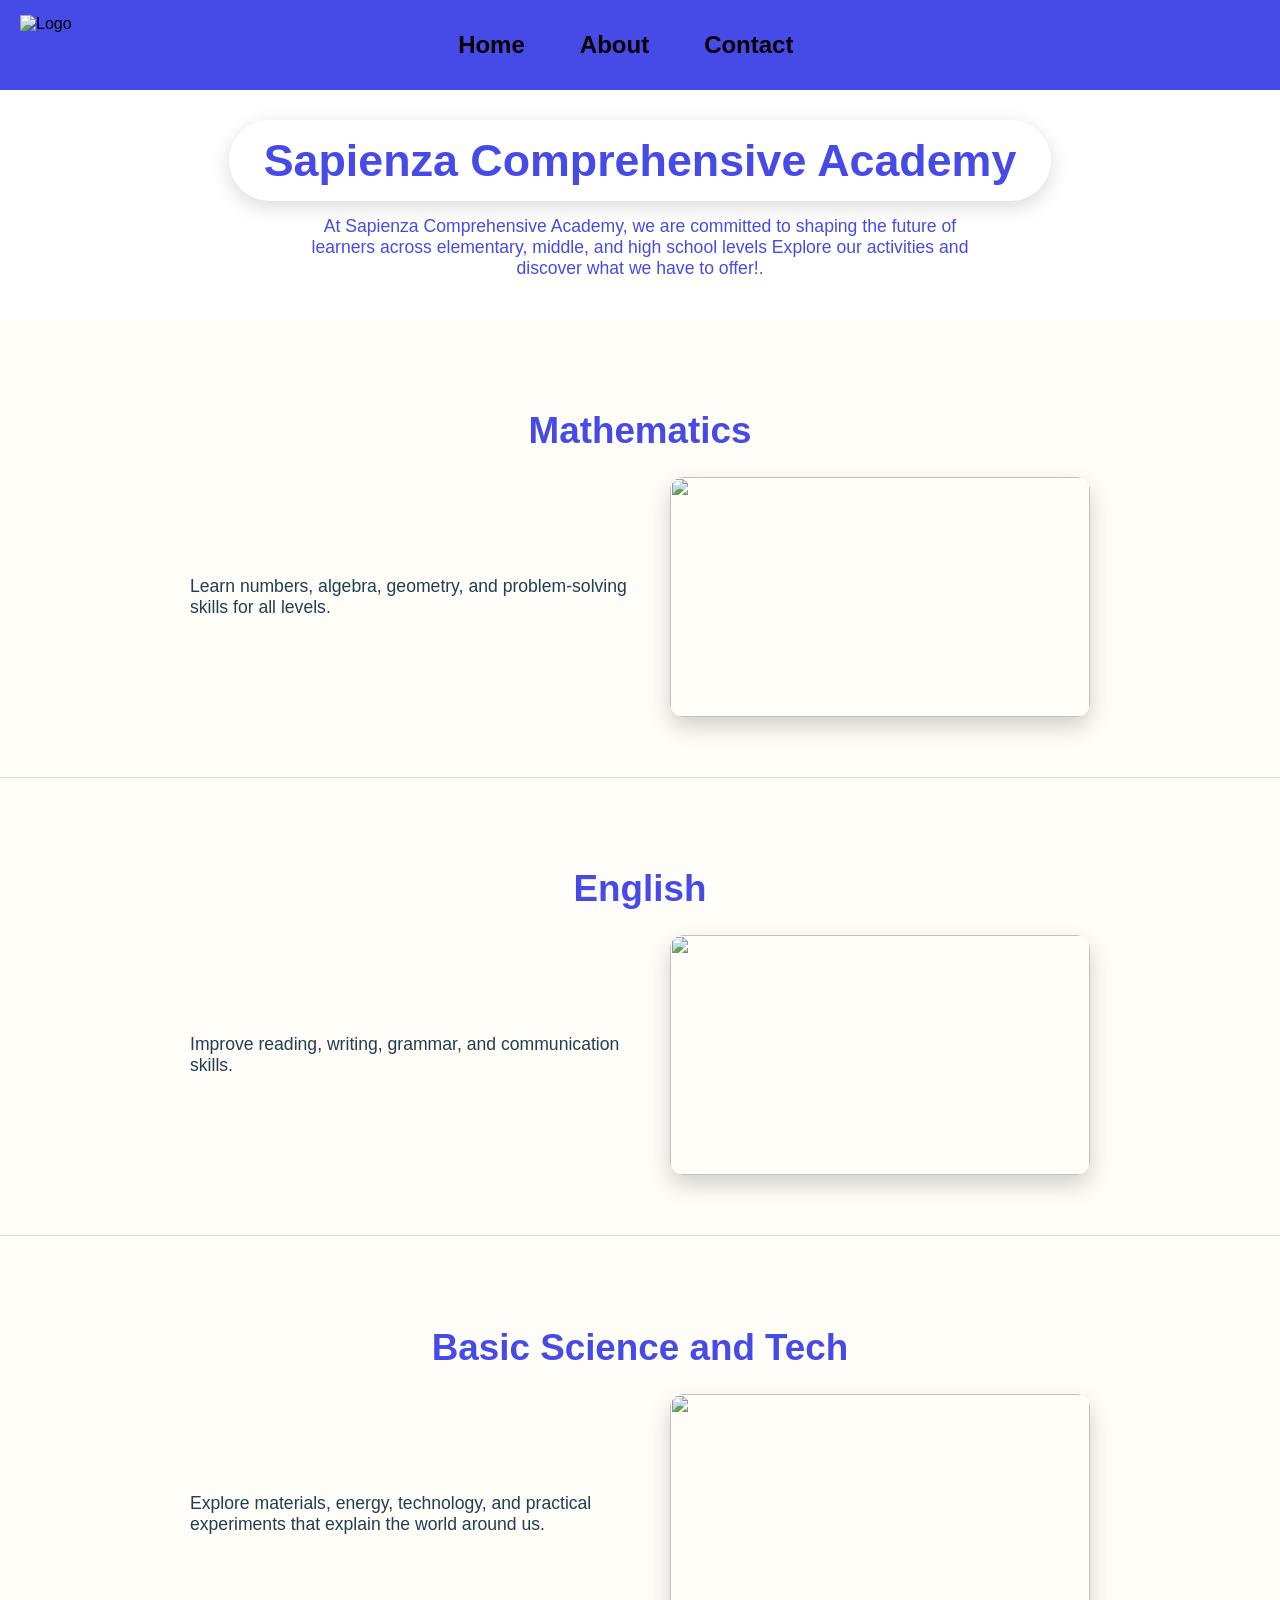
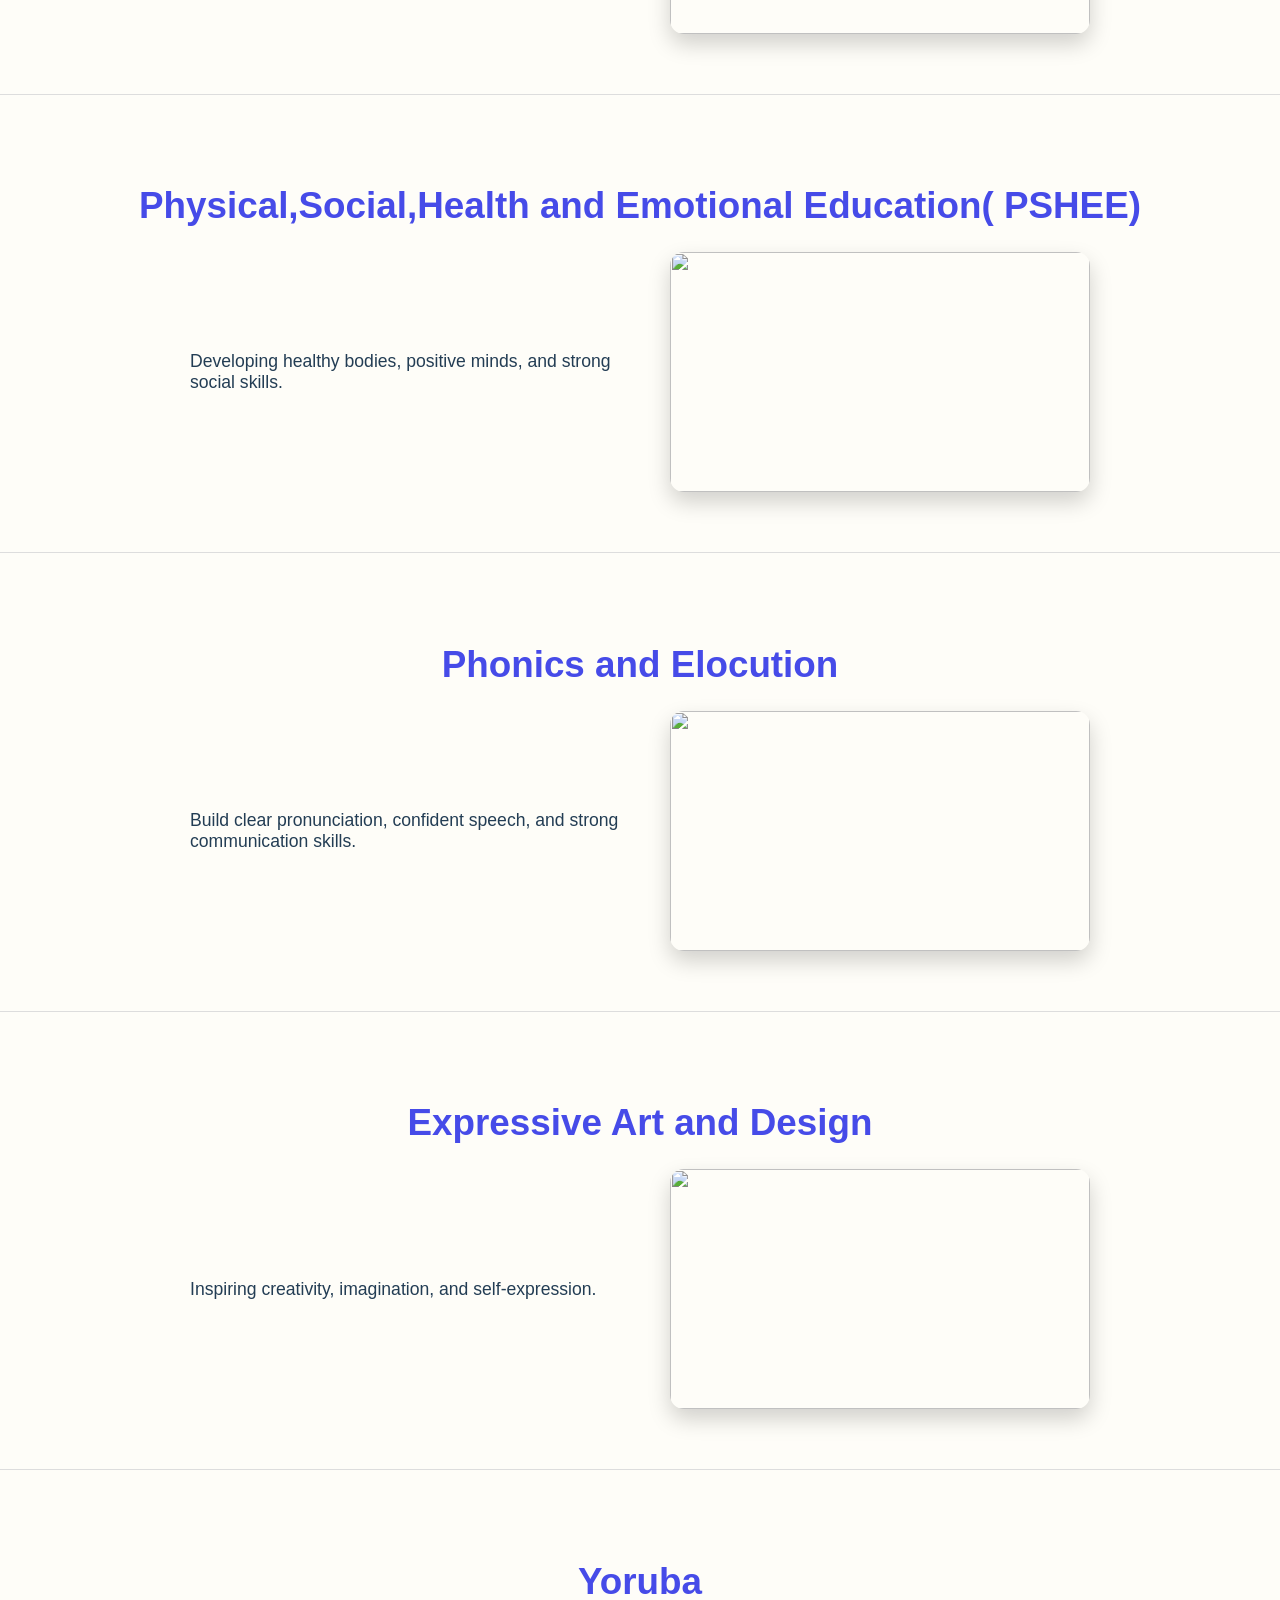
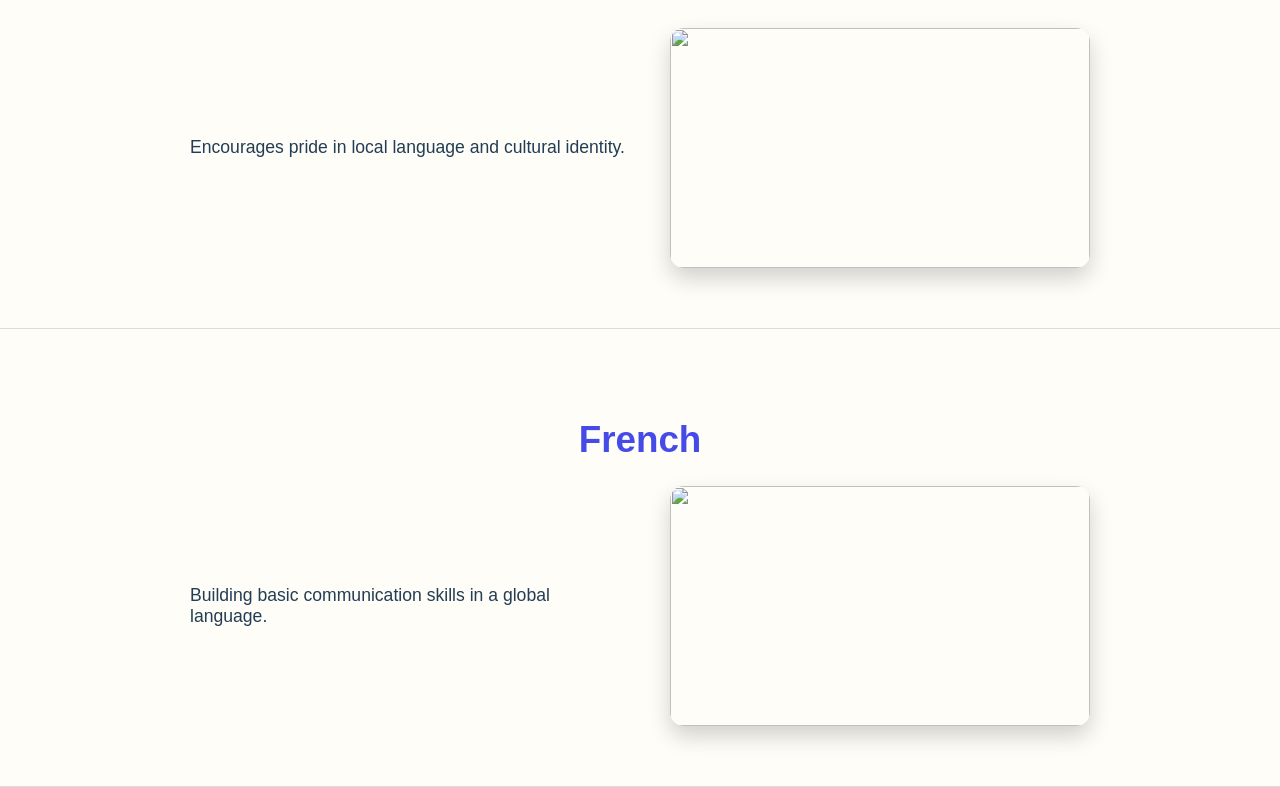
==== index.html @ 237c440b "update" ====
<!DOCTYPE html>
<html lang="en">

<head>
  <meta charset="UTF-8">
  <meta name="viewport" content="width=device-width, initial-scale=1.0">
  <title> Sapienza Comprehensive Academy</title>
  <link rel="stylesheet" href="style.css">
  <link rel="icon" type="image/png" href="images/logo.jpg">

</head>

<body>
 <nav class="navbar">
  <div class="logo">
    <img src="images/logo.jpg" alt="Logo">
  </div>
  <ul>
    <li><a href="index.html">Home</a></li>
    <li><a href="about.html">About</a></li>
    <li><a href="contact.html">Contact</a></li>
  </ul>
  <div class="navbar-spacer"></div>
</nav>

  <section class="intro">
    <h1>Sapienza Comprehensive Academy</h1>

    <p class="description">
      At Sapienza Comprehensive Academy, we are committed to shaping the future of learners across elementary,
      middle, and high school levels Explore our activities and discover what we have to offer!.
    </p>
  </section>

  <!-- MATHEMATICS SECTION -->
  <section class="subject-section">
    <h2>Mathematics</h2>

    <div class="subject-content">
      <p>Learn numbers, algebra, geometry, and problem-solving skills for all levels.</p>

      <div class="slideshow">
        <img src="images/math.jpg" class="slide active">
        <img src="images/math2.jpg" class="slide">
        <img src="images/math-3.jpg" class="slide">
        <img src="images/math-4.jpg" class="slide">
        <img src="images/math5.jpg" class="slide">
      </div>
    </div>
  </section>

  <!-- ENGLISH SECTION -->
  <section class="subject-section">
    <h2>English </h2>

    <div class="subject-content">
      <p>Improve reading, writing, grammar, and communication skills.</p>

      <div class="slideshow">
        <img src="images/english-5.jpg" class="slide active">
        <img src="images/english-4.jpg" class="slide">
        <img src="images/english-3.jpg" class="slide">
        <img src="images/english-2.jpg" class="slide">
        <img src="images/english.jpg" class="slide">
      </div>
    </div>
  </section>
  <!-- SCIENCE SECTION -->
  <section class="subject-section">
    <h2>Basic Science and Tech </h2>

    <div class="subject-content">
      <p>
        Explore materials, energy, technology, and practical experiments that explain the world around us.
      </p>

      <div class="slideshow">
        <img src="images/science-1.jpg" class="slide active">
        <img src="images/science-2.jpg" class="slide">
        <img src="images/science-3.jpg" class="slide">
        <img src="images/science-4.jpg" class="slide">
        <img src="images/science-5.jpg" class="slide">
      </div>
    </div>
  </section>

  <!-- CREATIVE SUBJECTS SECTION -->
  <section class="subject-section">
    <h2>Physical,Social,Health and Emotional Education( PSHEE)</h2>

    <div class="subject-content">
      <p> 
        Developing healthy bodies, positive minds, and strong social skills.
      </p>

      <div class="slideshow">
        <img src="images/creative.jpg" class="slide active">
        <img src="images/creative-2.jpg" class="slide">
        <img src="images/creative-3.jpg" class="slide">
        <img src="images/creative-4.jpg" class="slide">
        <img src="images/creative-5.jpg" class="slide">
      </div>
    </div>
  </section>

  <!-- RELIGIOUS STUDIES SECTION -->
  <section class="subject-section">
    <h2>
      Phonics and Elocution</h2>
    <div class="subject-content">
      <p> 
       Build clear pronunciation, confident speech, and strong communication skills.
      </p>

      <div class="slideshow">
        <img src="images/phonics.jpg" class="slide active">
        <img src="images/phonics-2.png" class="slide">
        <img src="images/phonics-5.jpg" class="slide">
        <img src="images/phonics-4.jpg" class="slide">
        <img src="images/phonics-3.jpg" class="slide">
      </div>
    </div>
  </section>

  <section class="subject-section">
    <h2>
    Expressive Art and Design</h2>
    <div class="subject-content">
      <p>  
        Inspiring creativity, imagination, and self-expression.
      </p>

      <div class="slideshow">
        <img src="images/art.jpg" class="slide active">
        <img src="images/art-2.jpg" class="slide">
        <img src="images/art-4.jpg" class="slide">
        <img src="images/art-3.jpg" class="slide">
        <img src="images/art-5.jpg" class="slide">
      </div>
    </div>
  </section>

   <section class="subject-section">
    <h2>
    Yoruba</h2>
    <div class="subject-content">
      <p> 
        Encourages pride in local language and cultural identity.
      </p>

      <div class="slideshow">
        <img src="images/yoruba.jpg" class="slide active">
        <img src="images/yoruba-2.jpg" class="slide">
        <img src="images/yoruba-3.jpg" class="slide">
        <img src="images/yoruba-4.jpg" class="slide">
        <img src="images/yoruba-5.jpg" class="slide">
      </div>
    </div>
  </section>
   

  
   <section class="subject-section">
    <h2>
    French</h2>
    <div class="subject-content">
      <p> 
       Building basic communication skills in a global language.
      </p>

      <div class="slideshow">
        <img src="images/french.jpg" class="slide active">
        <img src="images/french-1.jpg" class="slide">
        <img src="images/french-3.jpg" class="slide">
        <img src="images/french-2.jpg" class="slide">
        <img src="images/french-5.jpg" class="slide">
      </div>
    </div>
  </section>














  <script>
    document.querySelectorAll(".slideshow").forEach(slideshow => {
      const slides = slideshow.querySelectorAll(".slide");
      let index = 0;

      setInterval(() => {
        slides[index].classList.remove("active");
        index = (index + 1) % slides.length;
        slides[index].classList.add("active");
      }, 3000); // change image every 3 seconds
    });
  </script>



</body>

</html>
---- style.css ----
/* ==============================
   RESET & BODY
============================== */
body {
  margin: 0;
  padding-top: 80px;
  font-family: Arial, sans-serif;
}

/* ==============================
   BLUR BACKGROUND
============================== */
.blur-bg {
  position: fixed;
  inset: 0;
  background: linear-gradient(
    #ffffff,
    #464be8,
    #ffffff
  );
  filter: blur(18px);
  transform: scale(1.1);
  z-index: -1;
}

/* ==============================
   NAVBAR
============================== */
 .navbar {
  position: fixed;
  top: 0;
  left: 0;
  width: 100%;
  height: 90px;
  background-color: #464be8;
  z-index: 1000;

  display: flex;
  justify-content: space-between;  /* changed from center */
  align-items: center;
  padding: 0 20px;
  box-sizing: border-box;           /* so padding doesn't cause overflow */
}

.navbar ul {
  list-style: none;
  display: flex;
  gap: 55px;
  margin: 0;
  padding: 0;
  font-size: 24px;
}

.navbar ul li a {
  color: black;
  text-decoration: none;
  font-weight: 600;
}

.navbar a:hover {
  color: aqua;
}
@media (max-width: 768px) {
  section {
    scroll-margin-top: 110px; /* navbar is taller on mobile */
  }
}

h1 {
    position:static;          /* FIXED ISSUE */
  top: 100px;                /* sits below navbar */
  margin: 0 auto 40px;
  width: fit-content;

  background-color: #fff;
  color: #464be8;
  padding: 15px 35px;
  border-radius: 50px;
  font-size: 28px;
  font-weight: bold;
  text-align: center;

  z-index: 10;
  box-shadow: 0 6px 20px rgba(0, 0, 0, 0.15);
}

/* ==============================
   INTRO SECTION
============================== */
.intro {
  text-align: center;
  padding: 40px 20px;
}

.intro h1 {
  font-size: 2.8rem;
  margin-bottom: 15px;
}

.description {
  font-size: 1.1rem;
  max-width: 700px;
  margin: auto;
  color: #464be8;
}

/* ==============================
   SUBJECT SECTION
============================== */
.subject-section {
  padding: 60px 20px;
  background-color: #FEFDF8;
  border-bottom: 1px solid #ddd;
  
  scroll-margin-top: 90px; /* match navbar height */
}

.subject-section h2 {
  text-align: center;
  font-size: 2.3rem;
  margin-bottom: 25px;
  color:#464be8;
}

.subject-content {
  max-width: 900px;
  margin: auto;
  display: flex;
  gap: 40px;
  align-items: center;
}

.subject-content p {
  flex: 1;
  font-size: 1.1rem;
  color:#233d54;
}

/* ==============================
   SLIDESHOW (DESKTOP DEFAULT)
============================== */
.slideshow {
  width: 100%;
  max-width: 420px;
  height: 240px;
  position: relative;
  overflow: hidden;
  border-radius: 14px;
  box-shadow: 0 10px 22px rgba(0,0,0,0.18);
}

.slideshow img {
  width: 100%;
  height: 100%;
  object-fit: cover;
  position: absolute;
  inset: 0;
  opacity: 0;
  transition: opacity 0.8s ease-in-out;
}
 

.slideshow img.active {
  opacity: 1;
}

/* ==============================
   SMALL MOBILE
============================== */
@media (max-width: 480px) {
  .navbar ul {
    gap: 12px;
    font-size: 14px;
  }
}

/* ==============================
   MOBILE & TABLET
============================== */
@media (max-width: 768px) {

  body {
    padding-top: 70px;
  }

  .navbar {
    height: 70px;
  }

  .navbar ul {
    gap: 20px;
    font-size: 16px;
  }

  .intro {
    padding: 25px 15px;
  }

  .intro h1 {
    font-size: 1.9rem;
  }

  .description {
    font-size: 0.95rem;
  }

  .subject-section {
    padding: 35px 15px;
  }

  .subject-section h2 {
    font-size: 1.6rem;
    margin-bottom: 15px;
  }

  .subject-content {
    flex-direction: column;
    text-align: center;
    gap: 20px;
  }

  .subject-content p {
    font-size: 0.95rem;
  }

  /* SLIDESHOW MOBILE */
  .slideshow {
    max-width: 100%;
    height: 35vh;
    max-height: 300px;
  }
}
 .logo {
  position: static;                 /* remove absolute positioning */
  display: flex;
  align-items: center;
  flex-shrink: 0;
}

 
.logo img {
  height: 60px;
  width: auto;
  object-fit: contain;
}
.navbar-spacer {
  width: 80px;   /* roughly match logo width */
  flex-shrink: 0;
}

@media (max-width: 768px) {
  .navbar {
    height: 70px;
    padding: 0 10px;
  }

  .logo img {
    height: 50px;
  }

  .navbar ul {
    gap: 25px;
    font-size: 16px;
  }

  .navbar-spacer {
    width: 50px;
  }
}

@media (max-width: 480px) {
  .navbar ul {
    gap:18px;
    font-size: 14px;
  }

  .logo img {
    height: 40px;
  }

  .navbar-spacer {
    width: 40px;
  }
}
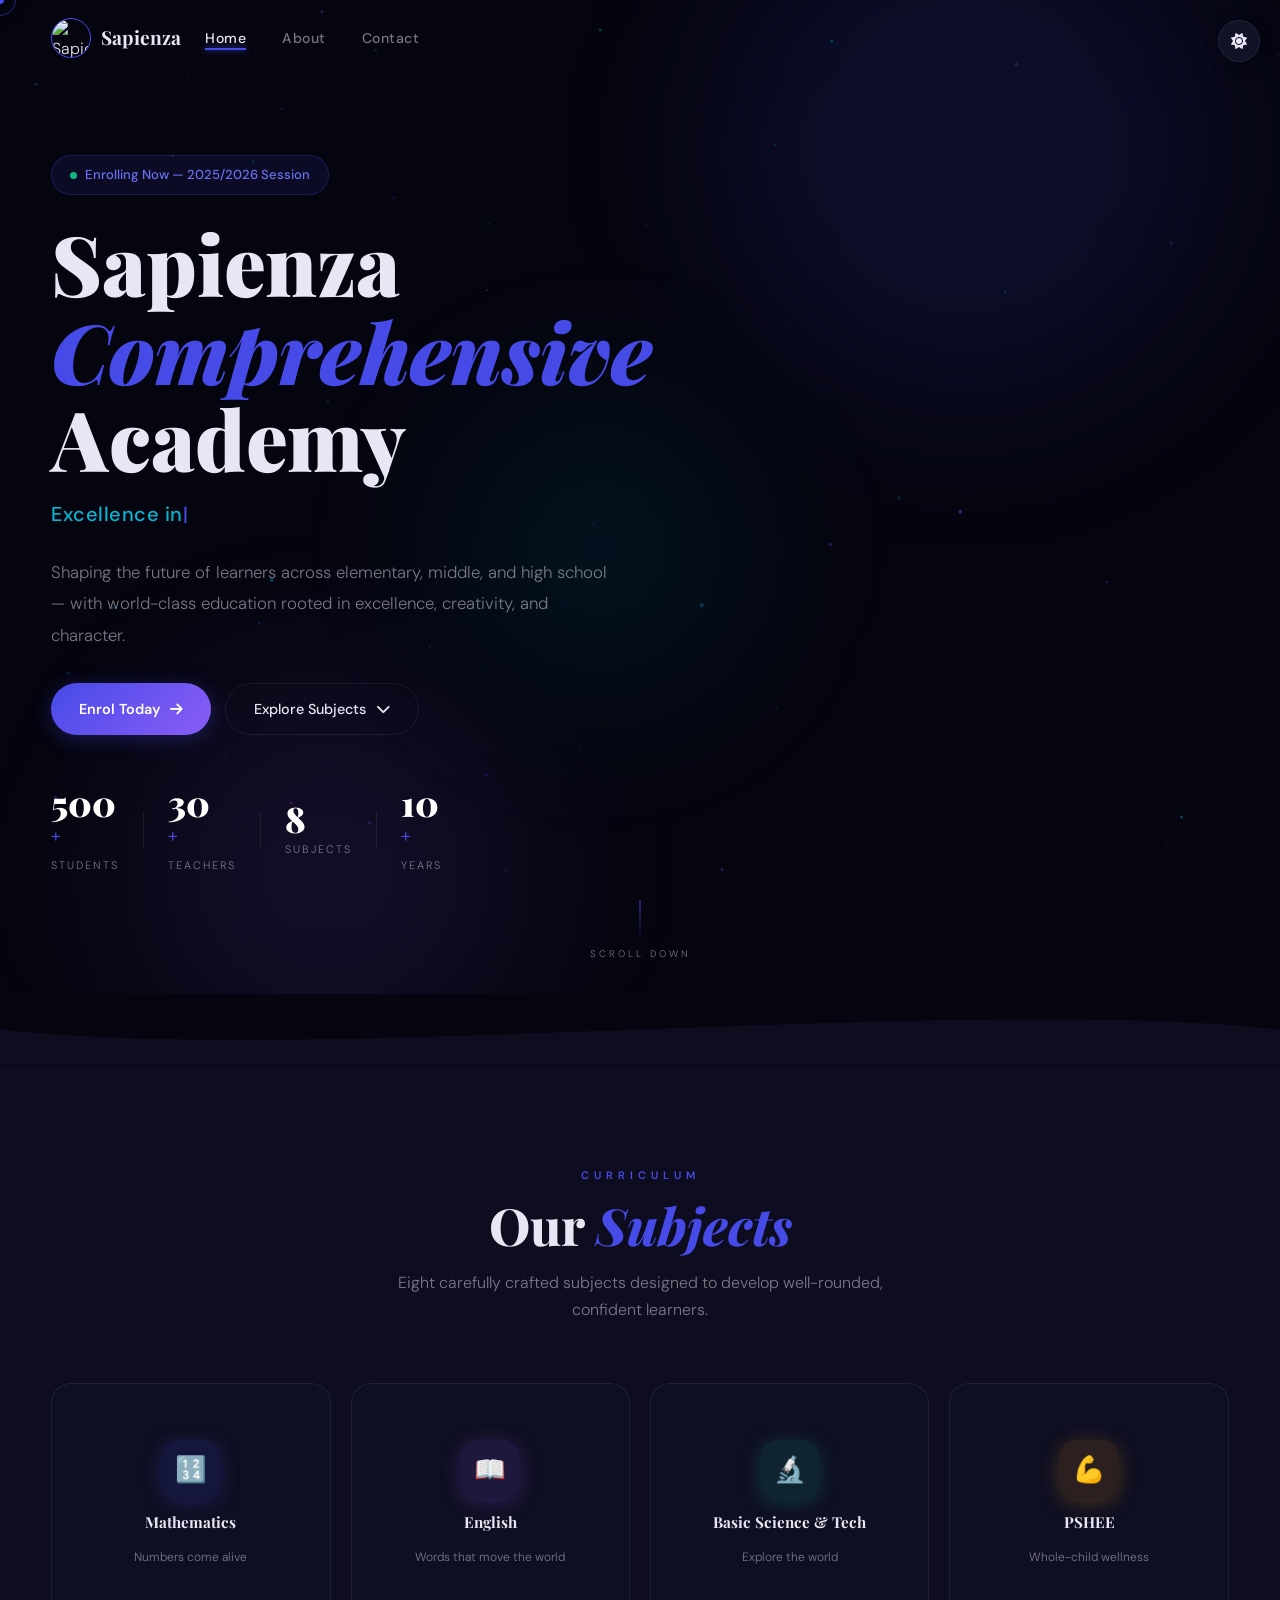
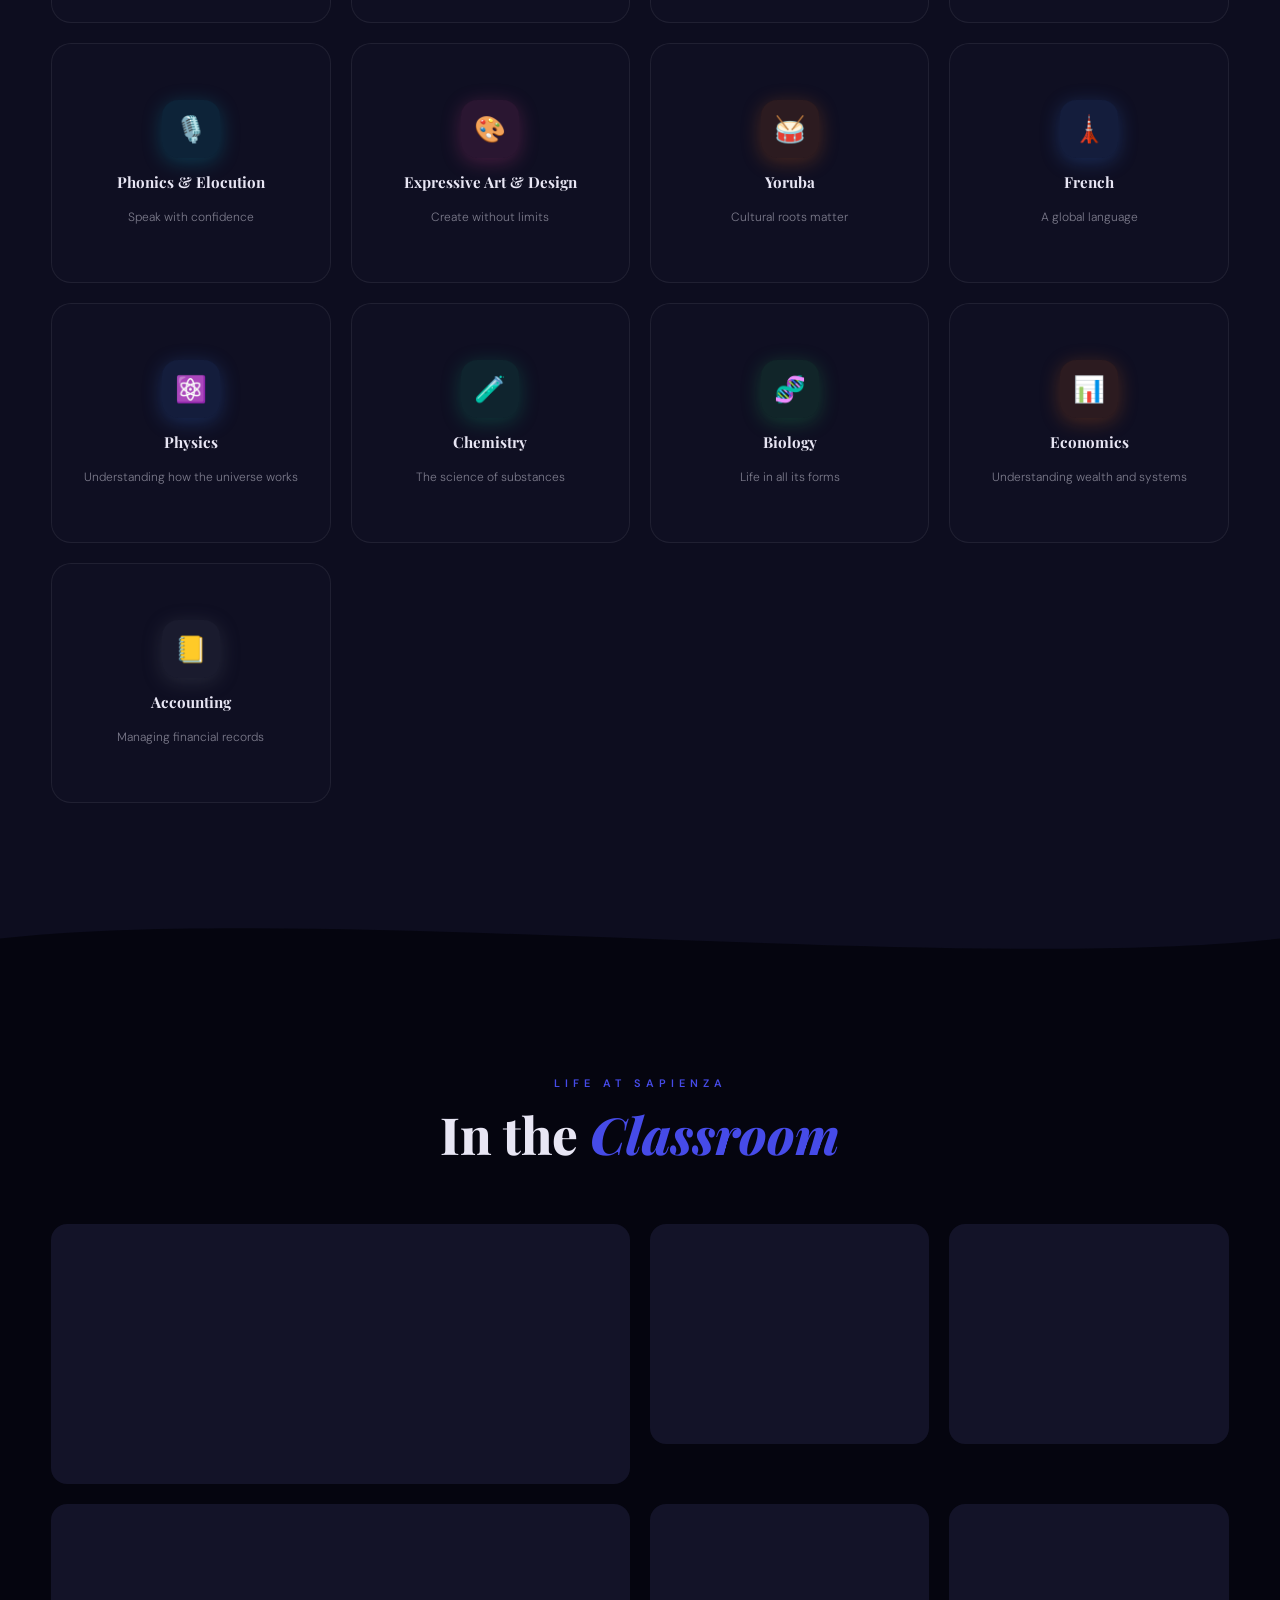
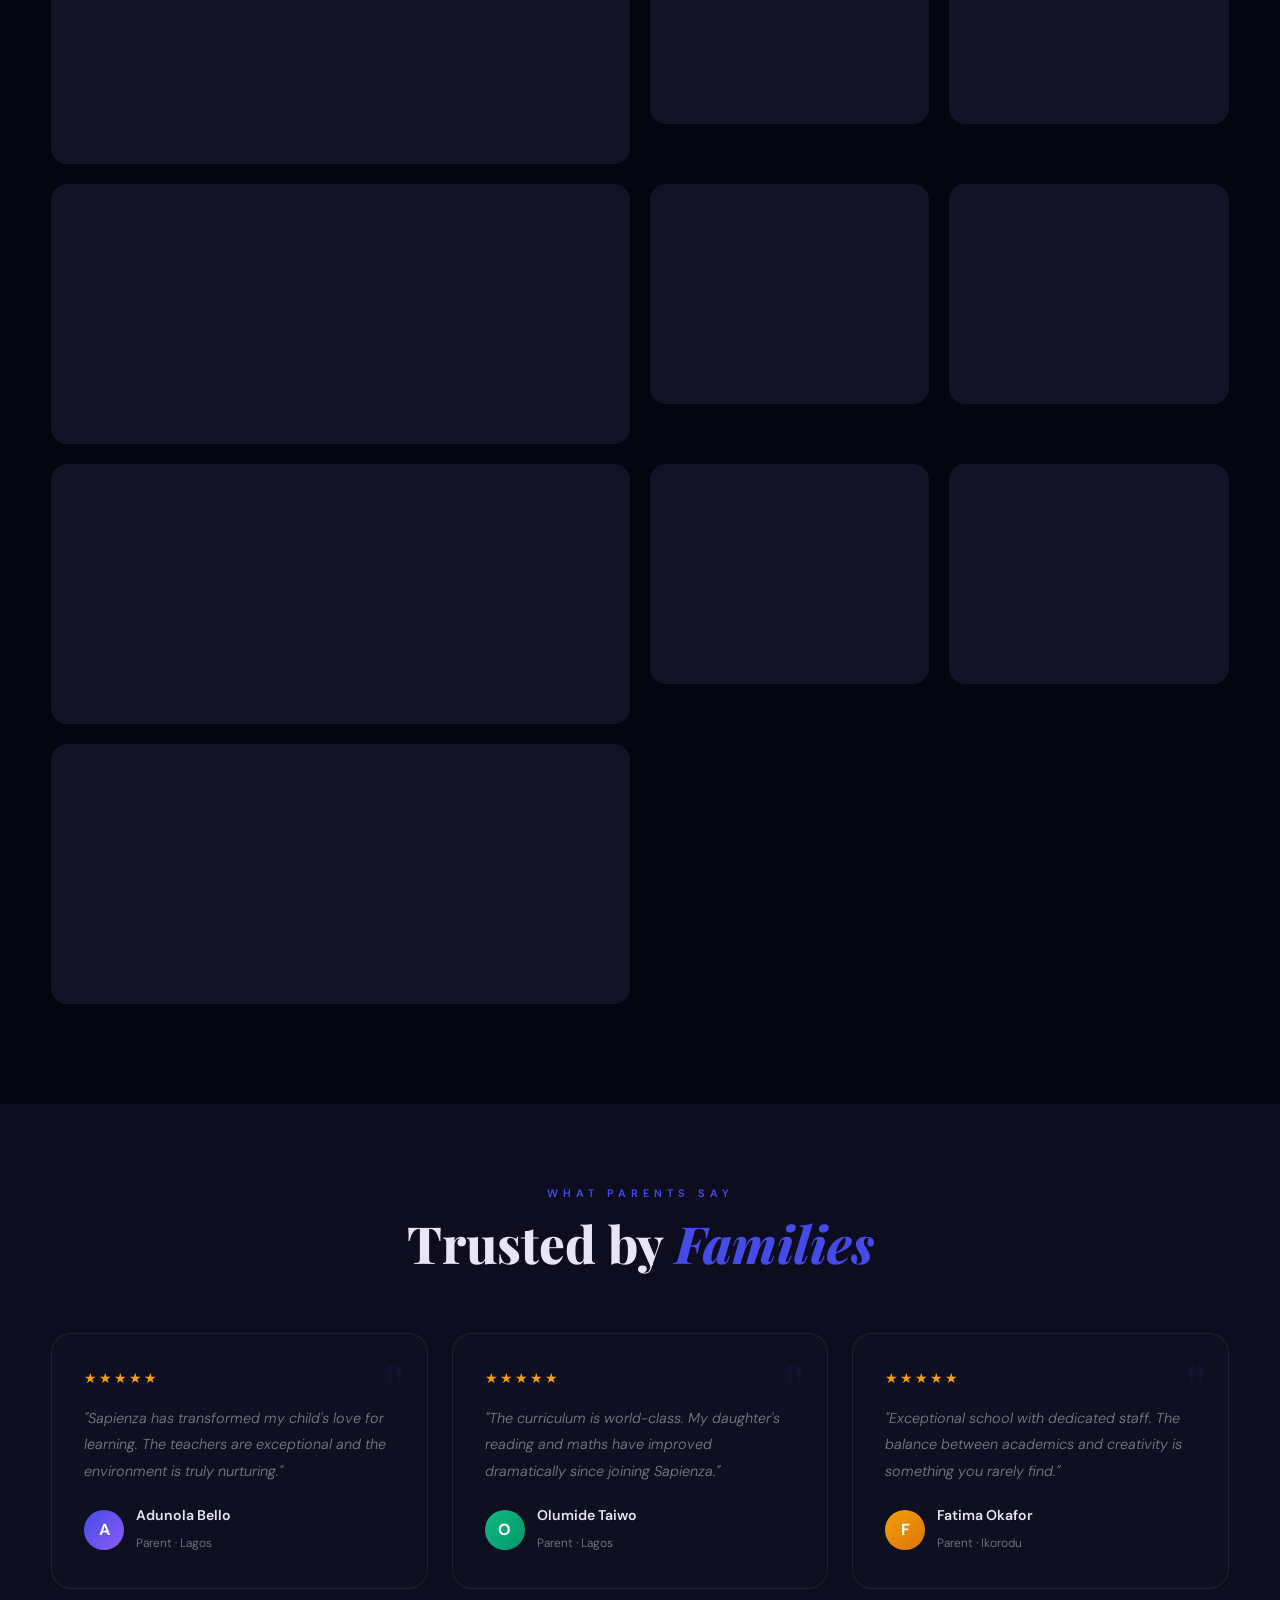
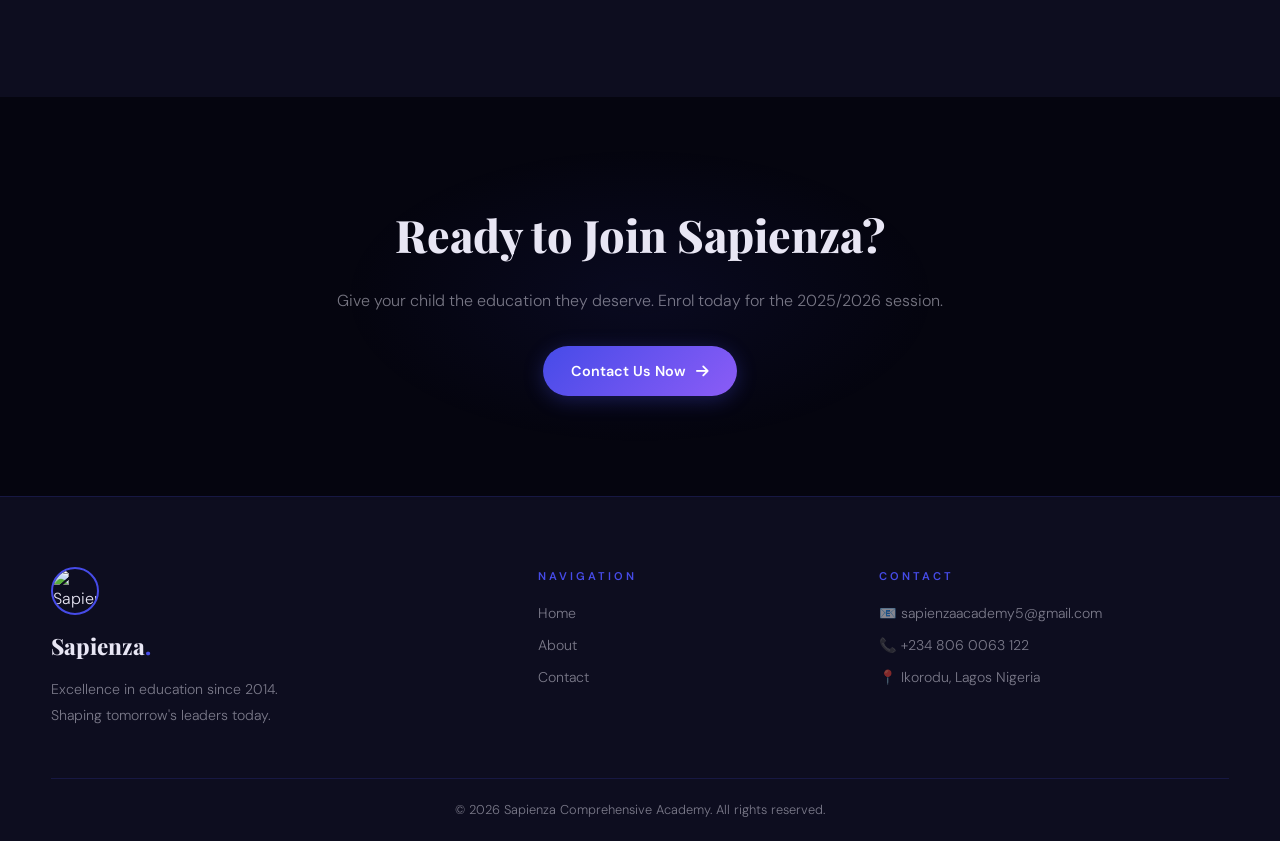
==== commit f777270d: "push" ====
--- a/index.html
+++ b/index.html
@@ -1,211 +1,685 @@
-<!DOCTYPE html>
+  <!DOCTYPE html>
 <html lang="en">
-
 <head>
-  <meta charset="UTF-8">
-  <meta name="viewport" content="width=device-width, initial-scale=1.0">
-  <title> Sapienza Comprehensive Academy</title>
-  <link rel="stylesheet" href="style.css">
-  <link rel="icon" type="image/png" href="images/logo.jpg">
-
+  <meta charset="UTF-8"/>
+  <meta name="viewport" content="width=device-width, initial-scale=1.0"/>
+  <title>Sapienza Comprehensive Academy</title>
+  <link rel="icon" type="image/png" href="images/logo.jpg"/>
+  <meta property="og:title" content="Sapienza Comprehensive Academy"/>
+  <meta property="og:description" content="Welcome to Sapienza Comprehensive Academy"/>
+  <meta property="og:image" content="https://sapienza-academy.netlify.app/images/logo.jpg"/>
+  <meta property="og:url" content="https://sapienza-academy.netlify.app/"/>
+  <meta property="og:type" content="website"/>
+  <link rel="preconnect" href="https://fonts.googleapis.com"/>
+  <link rel="preconnect" href="https://fonts.gstatic.com" crossorigin/>
+  <link href="https://fonts.googleapis.com/css2?family=Playfair+Display:wght@700;800;900&family=DM+Sans:wght@300;400;500;600&display=swap" rel="stylesheet"/>
+  <link rel="stylesheet" href="https://cdnjs.cloudflare.com/ajax/libs/font-awesome/6.5.0/css/all.min.css"/>
+  <link rel="stylesheet" href="style.css"/>
 </head>
-
-<body>
- <nav class="navbar">
-  <div class="logo">
-    <img src="images/logo.jpg" alt="Logo">
-  </div>
-  <ul>
-    <li><a href="index.html">Home</a></li>
-    <li><a href="about.html">About</a></li>
-    <li><a href="contact.html">Contact</a></li>
-  </ul>
-  <div class="navbar-spacer"></div>
+<body class="dark-mode">
+
+<!-- LOADER -->
+<div class="loader" id="loader">
+  <div class="loader-ring"></div>
+  <div class="loader-logo-wrap">
+    <img src="images/logo.jpg" alt="Sapienza" class="loader-logo"/>
+  </div>
+  <div class="loader-text">Sapienza Comprehensive Academy</div>
+  <div class="loader-bar"><div class="loader-fill" id="loaderFill"></div></div>
+</div>
+
+<!-- CURSOR -->
+<div class="cursor" id="cursor"></div>
+<div class="cursor-follower" id="cursorFollower"></div>
+
+<!-- PARTICLES -->
+<canvas class="particles-bg" id="particlesBg"></canvas>
+
+<!-- DARK/LIGHT TOGGLE -->
+<button class="theme-toggle" id="themeToggle" title="Toggle theme">
+  <i class="fa-solid fa-sun" id="themeIcon"></i>
+</button>
+
+<!-- NAVBAR -->
+<nav class="navbar" id="navbar">
+  <div class="nav-inner">
+    <a href="index.html" class="nav-logo">
+      <img src="images/logo.jpg" alt="Sapienza"/>
+      <span>Sapienza</span>
+    </a>
+    <ul class="nav-links">
+      <li><a href="index.html" class="nav-link active">Home</a></li>
+      <li><a href="about.html" class="nav-link">About</a></li>
+      <li><a href="contact.html" class="nav-link">Contact</a></li>
+    </ul>
+    <div class="nav-spacer"></div>
+    <div class="hamburger" id="hamburger"><span></span><span></span><span></span></div>
+  </div>
 </nav>
 
-  <section class="intro">
-    <h1>Sapienza Comprehensive Academy</h1>
-
-    <p class="description">
-      At Sapienza Comprehensive Academy, we are committed to shaping the future of learners across elementary,
-      middle, and high school levels Explore our activities and discover what we have to offer!.
-    </p>
-  </section>
-
-  <!-- MATHEMATICS SECTION -->
-  <section class="subject-section">
-    <h2>Mathematics</h2>
-
-    <div class="subject-content">
-      <p>Learn numbers, algebra, geometry, and problem-solving skills for all levels.</p>
-
-      <div class="slideshow">
-        <img src="images/math.jpg" class="slide active">
-        <img src="images/math2.jpg" class="slide">
-        <img src="images/math-3.jpg" class="slide">
-        <img src="images/math-4.jpg" class="slide">
-        <img src="images/math5.jpg" class="slide">
+<!-- MOBILE MENU -->
+<div class="mobile-menu" id="mobileMenu">
+  <a href="index.html" class="mob-link">Home</a>
+  <a href="about.html" class="mob-link">About</a>
+  <a href="contact.html" class="mob-link">Contact</a>
+</div>
+
+<!-- HERO -->
+<section class="hero" id="hero">
+  <div class="hero-orbs">
+    <div class="orb orb-1"></div>
+    <div class="orb orb-2"></div>
+    <div class="orb orb-3"></div>
+  </div>
+  <div class="hero-content">
+    <div class="hero-badge"><span class="badge-dot"></span> Enrolling Now — 2025/2026 Session</div>
+    <h1 class="hero-title">
+      <span class="ht-line">Sapienza</span>
+      <span class="ht-line italic">Comprehensive</span>
+      <span class="ht-line">Academy</span>
+    </h1>
+    <div class="hero-typewriter">
+      <span id="typewriterText"></span><span class="tw-cursor">|</span>
+    </div>
+    <p class="hero-desc">Shaping the future of learners across elementary, middle, and high school — with world-class education rooted in excellence, creativity, and character.</p>
+    <div class="hero-btns">
+      <a href="contact.html" class="btn-primary pulse-btn">Enrol Today <i class="fa-solid fa-arrow-right"></i></a>
+      <a href="#subjects" class="btn-ghost">Explore Subjects <i class="fa-solid fa-chevron-down"></i></a>
+    </div>
+    <div class="hero-counters">
+      <div class="hc-item"><span class="hc-num" data-target="500">0</span><span class="hc-plus">+</span><span class="hc-label">Students</span></div>
+      <div class="hc-div"></div>
+      <div class="hc-item"><span class="hc-num" data-target="30">0</span><span class="hc-plus">+</span><span class="hc-label">Teachers</span></div>
+      <div class="hc-div"></div>
+      <div class="hc-item"><span class="hc-num" data-target="8">0</span><span class="hc-plus"></span><span class="hc-label">Subjects</span></div>
+      <div class="hc-div"></div>
+      <div class="hc-item"><span class="hc-num" data-target="10">0</span><span class="hc-plus">+</span><span class="hc-label">Years</span></div>
+    </div>
+  </div>
+  <div class="scroll-indicator">
+    <div class="si-line"></div>
+    <span>scroll down</span>
+  </div>
+</section>
+
+<!-- WAVE DIVIDER -->
+<div class="wave-divider wave-1">
+  <svg viewBox="0 0 1440 80" xmlns="http://www.w3.org/2000/svg" preserveAspectRatio="none">
+    <path d="M0,40 C360,80 1080,0 1440,40 L1440,80 L0,80 Z" fill="var(--surface)"/>
+  </svg>
+</div>
+
+<!-- SUBJECTS SECTION -->
+<section class="subjects" id="subjects">
+  <div class="wrap">
+    <div class="sec-head" data-aos>
+      <div class="sec-label">CURRICULUM</div>
+      <h2 class="sec-title">Our <em>Subjects</em></h2>
+      <p class="sec-sub">Eight carefully crafted subjects designed to develop well-rounded, confident learners.</p>
+    </div>
+    <div class="subjects-grid" id="subjectsGrid"></div>
+  </div>
+</section>
+
+<!-- WAVE DIVIDER 2 -->
+<div class="wave-divider wave-2">
+  <svg viewBox="0 0 1440 80" xmlns="http://www.w3.org/2000/svg" preserveAspectRatio="none">
+    <path d="M0,40 C360,0 1080,80 1440,40 L1440,0 L0,0 Z" fill="var(--surface)"/>
+  </svg>
+</div>
+
+<!-- GALLERY / SLIDESHOWS -->
+<section class="gallery-sec" id="gallery">
+  <div class="wrap">
+    <div class="sec-head" data-aos>
+      <div class="sec-label">LIFE AT SAPIENZA</div>
+      <h2 class="sec-title">In the <em>Classroom</em></h2>
+    </div>
+    <div class="gallery-grid" id="galleryGrid"></div>
+  </div>
+</section>
+
+<!-- TESTIMONIALS -->
+<section class="testimonials" id="testimonials">
+  <div class="wrap">
+    <div class="sec-head" data-aos>
+      <div class="sec-label">WHAT PARENTS SAY</div>
+      <h2 class="sec-title">Trusted by <em>Families</em></h2>
+    </div>
+    <div class="testi-track" id="testiTrack">
+      <div class="testi-card">
+        <div class="testi-stars">★★★★★</div>
+        <p>"Sapienza has transformed my child's love for learning. The teachers are exceptional and the environment is truly nurturing."</p>
+        <div class="testi-author"><div class="ta-av" style="background:linear-gradient(135deg,#464be8,#8b5cf6)">A</div><div><strong>Adunola Bello</strong><span>Parent · Lagos</span></div></div>
       </div>
-    </div>
-  </section>
-
-  <!-- ENGLISH SECTION -->
-  <section class="subject-section">
-    <h2>English </h2>
-
-    <div class="subject-content">
-      <p>Improve reading, writing, grammar, and communication skills.</p>
-
-      <div class="slideshow">
-        <img src="images/english-5.jpg" class="slide active">
-        <img src="images/english-4.jpg" class="slide">
-        <img src="images/english-3.jpg" class="slide">
-        <img src="images/english-2.jpg" class="slide">
-        <img src="images/english.jpg" class="slide">
+      <div class="testi-card">
+        <div class="testi-stars">★★★★★</div>
+        <p>"The curriculum is world-class. My daughter's reading and maths have improved dramatically since joining Sapienza."</p>
+        <div class="testi-author"><div class="ta-av" style="background:linear-gradient(135deg,#10b981,#059669)">O</div><div><strong>Olumide Taiwo</strong><span>Parent · Lagos</span></div></div>
       </div>
-    </div>
-  </section>
-  <!-- SCIENCE SECTION -->
-  <section class="subject-section">
-    <h2>Basic Science and Tech </h2>
-
-    <div class="subject-content">
-      <p>
-        Explore materials, energy, technology, and practical experiments that explain the world around us.
-      </p>
-
-      <div class="slideshow">
-        <img src="images/science-1.jpg" class="slide active">
-        <img src="images/science-2.jpg" class="slide">
-        <img src="images/science-3.jpg" class="slide">
-        <img src="images/science-4.jpg" class="slide">
-        <img src="images/science-5.jpg" class="slide">
+      <div class="testi-card">
+        <div class="testi-stars">★★★★★</div>
+        <p>"Exceptional school with dedicated staff. The balance between academics and creativity is something you rarely find."</p>
+        <div class="testi-author"><div class="ta-av" style="background:linear-gradient(135deg,#f59e0b,#d97706)">F</div><div><strong>Fatima Okafor</strong><span>Parent · Ikorodu</span></div></div>
       </div>
     </div>
-  </section>
-
-  <!-- CREATIVE SUBJECTS SECTION -->
-  <section class="subject-section">
-    <h2>Physical,Social,Health and Emotional Education( PSHEE)</h2>
-
-    <div class="subject-content">
-      <p> 
-        Developing healthy bodies, positive minds, and strong social skills.
-      </p>
-
-      <div class="slideshow">
-        <img src="images/creative.jpg" class="slide active">
-        <img src="images/creative-2.jpg" class="slide">
-        <img src="images/creative-3.jpg" class="slide">
-        <img src="images/creative-4.jpg" class="slide">
-        <img src="images/creative-5.jpg" class="slide">
-      </div>
-    </div>
-  </section>
-
-  <!-- RELIGIOUS STUDIES SECTION -->
-  <section class="subject-section">
-    <h2>
-      Phonics and Elocution</h2>
-    <div class="subject-content">
-      <p> 
-       Build clear pronunciation, confident speech, and strong communication skills.
-      </p>
-
-      <div class="slideshow">
-        <img src="images/phonics.jpg" class="slide active">
-        <img src="images/phonics-2.png" class="slide">
-        <img src="images/phonics-5.jpg" class="slide">
-        <img src="images/phonics-4.jpg" class="slide">
-        <img src="images/phonics-3.jpg" class="slide">
-      </div>
-    </div>
-  </section>
-
-  <section class="subject-section">
-    <h2>
-    Expressive Art and Design</h2>
-    <div class="subject-content">
-      <p>  
-        Inspiring creativity, imagination, and self-expression.
-      </p>
-
-      <div class="slideshow">
-        <img src="images/art.jpg" class="slide active">
-        <img src="images/art-2.jpg" class="slide">
-        <img src="images/art-4.jpg" class="slide">
-        <img src="images/art-3.jpg" class="slide">
-        <img src="images/art-5.jpg" class="slide">
-      </div>
-    </div>
-  </section>
-
-   <section class="subject-section">
-    <h2>
-    Yoruba</h2>
-    <div class="subject-content">
-      <p> 
-        Encourages pride in local language and cultural identity.
-      </p>
-
-      <div class="slideshow">
-        <img src="images/yoruba.jpg" class="slide active">
-        <img src="images/yoruba-2.jpg" class="slide">
-        <img src="images/yoruba-3.jpg" class="slide">
-        <img src="images/yoruba-4.jpg" class="slide">
-        <img src="images/yoruba-5.jpg" class="slide">
-      </div>
-    </div>
-  </section>
-   
-
-  
-   <section class="subject-section">
-    <h2>
-    French</h2>
-    <div class="subject-content">
-      <p> 
-       Building basic communication skills in a global language.
-      </p>
-
-      <div class="slideshow">
-        <img src="images/french.jpg" class="slide active">
-        <img src="images/french-1.jpg" class="slide">
-        <img src="images/french-3.jpg" class="slide">
-        <img src="images/french-2.jpg" class="slide">
-        <img src="images/french-5.jpg" class="slide">
-      </div>
-    </div>
-  </section>
-
-
-
-
-
-
-
-
-
-
-
-
-
-
-  <script>
-    document.querySelectorAll(".slideshow").forEach(slideshow => {
-      const slides = slideshow.querySelectorAll(".slide");
-      let index = 0;
-
-      setInterval(() => {
-        slides[index].classList.remove("active");
-        index = (index + 1) % slides.length;
-        slides[index].classList.add("active");
-      }, 3000); // change image every 3 seconds
+    <div class="testi-dots" id="testiDots">
+      <span class="tdot active"></span>
+      <span class="tdot"></span>
+      <span class="tdot"></span>
+    </div>
+  </div>
+</section>
+
+<!-- CTA -->
+<section class="cta-sec">
+  <div class="cta-glow"></div>
+  <div class="wrap">
+    <div class="cta-inner" data-aos>
+      <h2>Ready to Join Sapienza?</h2>
+      <p>Give your child the education they deserve. Enrol today for the 2025/2026 session.</p>
+      <a href="contact.html" class="btn-primary pulse-btn">Contact Us Now <i class="fa-solid fa-arrow-right"></i></a>
+    </div>
+  </div>
+</section>
+
+<!-- SUBJECT MODAL -->
+<div class="modal-overlay" id="subjectModal">
+  <div class="modal-box">
+    <button class="modal-close" id="modalClose"><i class="fa-solid fa-xmark"></i></button>
+    <div class="modal-icon" id="modalIcon"></div>
+    <h3 id="modalTitle"></h3>
+    <p id="modalDesc"></p>
+    <div class="modal-tags" id="modalTags"></div>
+    <div class="modal-slideshow" id="modalSlideshow"></div>
+  </div>
+</div>
+
+<!-- FOOTER -->
+<footer class="footer">
+  <div class="footer-inner">
+    <div class="fi-brand">
+      <img src="images/logo.jpg" alt="Sapienza" class="fi-logo-img"/>
+      <div class="fi-logo-text">Sapienza<span>.</span></div>
+      <p>Excellence in education since 2014. Shaping tomorrow's leaders today.</p>
+    </div>
+    <div class="fi-col"><h4>Navigation</h4><a href="index.html">Home</a><a href="about.html">About</a><a href="contact.html">Contact</a></div>
+    <div class="fi-col"><h4>Contact</h4><p>📧 sapienzaacademy5@gmail.com</p><p>📞 +234 806 0063 122</p><p>📍 Ikorodu, Lagos Nigeria</p></div>
+  </div>
+  <div class="footer-bottom"><p>© 2026 Sapienza Comprehensive Academy. All rights reserved.</p></div>
+</footer>
+
+<script>
+/* ============================================================
+   SAPIENZA ACADEMY — index page script (NO theme toggle here)
+   Theme toggle is handled exclusively by shared.js
+============================================================ */
+
+// ── LOADER ───────────────────────────────────────────────────
+const loader = document.getElementById('loader');
+const loaderFill = document.getElementById('loaderFill');
+if (loader) {
+  let pct = 0;
+  const fill = setInterval(() => {
+    pct += Math.random() * 15 + 5;
+    if (pct > 100) pct = 100;
+    if (loaderFill) loaderFill.style.width = pct + '%';
+    if (pct >= 100) {
+      clearInterval(fill);
+      setTimeout(() => {
+        loader.classList.add('out');
+        setTimeout(() => { loader.style.display = 'none'; }, 700);
+      }, 300);
+    }
+  }, 80);
+}
+
+// ── CURSOR ───────────────────────────────────────────────────
+const cursor = document.getElementById('cursor');
+const cursorFollower = document.getElementById('cursorFollower');
+let mx = 0, my = 0, fx = 0, fy = 0;
+document.addEventListener('mousemove', e => {
+  mx = e.clientX; my = e.clientY;
+  if (cursor) { cursor.style.left = mx + 'px'; cursor.style.top = my + 'px'; }
+});
+(function animateCursor() {
+  fx += (mx - fx) * 0.12; fy += (my - fy) * 0.12;
+  if (cursorFollower) { cursorFollower.style.left = fx + 'px'; cursorFollower.style.top = fy + 'px'; }
+  requestAnimationFrame(animateCursor);
+})();
+document.querySelectorAll('a,button,.sub-card,.gallery-item,.testi-card').forEach(el => {
+  el.addEventListener('mouseenter', () => { if (cursorFollower) { cursorFollower.style.transform = 'translate(-50%,-50%) scale(1.6)'; cursorFollower.style.borderColor = 'var(--primary)'; } });
+  el.addEventListener('mouseleave', () => { if (cursorFollower) { cursorFollower.style.transform = 'translate(-50%,-50%) scale(1)'; cursorFollower.style.borderColor = 'rgba(70,75,232,0.5)'; } });
+});
+
+// ── NAVBAR ───────────────────────────────────────────────────
+const navbar = document.getElementById('navbar');
+window.addEventListener('scroll', () => {
+  if (navbar) navbar.classList.toggle('scrolled', window.scrollY > 40);
+});
+
+// ── HAMBURGER ────────────────────────────────────────────────
+const hamburger = document.getElementById('hamburger');
+const mobileMenu = document.getElementById('mobileMenu');
+if (hamburger && mobileMenu) {
+  hamburger.addEventListener('click', () => {
+    hamburger.classList.toggle('open');
+    mobileMenu.classList.toggle('open');
+    document.body.style.overflow = mobileMenu.classList.contains('open') ? 'hidden' : '';
+  });
+  document.querySelectorAll('.mob-link').forEach(l => {
+    l.addEventListener('click', () => {
+      hamburger.classList.remove('open');
+      mobileMenu.classList.remove('open');
+      document.body.style.overflow = '';
     });
-  </script>
-
-
+  });
+}
+
+// ── PARTICLES CANVAS ─────────────────────────────────────────
+const canvas = document.getElementById('particlesBg');
+if (canvas) {
+  const ctx = canvas.getContext('2d');
+  let W = canvas.width = window.innerWidth;
+  let H = canvas.height = window.innerHeight;
+  const particles = Array.from({ length: 70 }, () => ({
+    x: Math.random() * W, y: Math.random() * H,
+    vx: (Math.random() - 0.5) * 0.3, vy: (Math.random() - 0.5) * 0.3,
+    size: Math.random() * 1.5 + 0.5,
+    color: ['rgba(70,75,232,', 'rgba(139,92,246,', 'rgba(6,182,212,'][Math.floor(Math.random() * 3)],
+    alpha: Math.random() * 0.5 + 0.1,
+    pulse: Math.random() * Math.PI * 2,
+  }));
+  function drawParticles() {
+    ctx.clearRect(0, 0, W, H);
+    particles.forEach(p => {
+      p.x += p.vx; p.y += p.vy; p.pulse += 0.015;
+      const a = p.alpha + Math.sin(p.pulse) * 0.12;
+      if (p.x < 0) p.x = W; if (p.x > W) p.x = 0;
+      if (p.y < 0) p.y = H; if (p.y > H) p.y = 0;
+      ctx.beginPath();
+      ctx.arc(p.x, p.y, p.size, 0, Math.PI * 2);
+      ctx.fillStyle = p.color + a + ')';
+      ctx.fill();
+    });
+    for (let i = 0; i < particles.length; i++) {
+      for (let j = i + 1; j < particles.length; j++) {
+        const dx = particles[i].x - particles[j].x;
+        const dy = particles[i].y - particles[j].y;
+        const dist = Math.sqrt(dx * dx + dy * dy);
+        if (dist < 90) {
+          ctx.beginPath();
+          ctx.moveTo(particles[i].x, particles[i].y);
+          ctx.lineTo(particles[j].x, particles[j].y);
+          ctx.strokeStyle = `rgba(70,75,232,${0.06 * (1 - dist / 90)})`;
+          ctx.lineWidth = 0.5;
+          ctx.stroke();
+        }
+      }
+    }
+    requestAnimationFrame(drawParticles);
+  }
+  drawParticles();
+  window.addEventListener('resize', () => { W = canvas.width = window.innerWidth; H = canvas.height = window.innerHeight; });
+}
+
+// ── AOS SCROLL REVEAL ────────────────────────────────────────
+function initAOS() {
+  const els = document.querySelectorAll('[data-aos]');
+  const obs = new IntersectionObserver(entries => {
+    entries.forEach((e, i) => {
+      if (e.isIntersecting) {
+        setTimeout(() => e.target.classList.add('visible'), i * 80);
+        obs.unobserve(e.target);
+      }
+    });
+  }, { threshold: 0.1 });
+  els.forEach(el => obs.observe(el));
+}
+initAOS();
+
+// ── SMOOTH ANCHORS ───────────────────────────────────────────
+document.querySelectorAll('a[href^="#"]').forEach(a => {
+  a.addEventListener('click', e => {
+    const t = document.querySelector(a.getAttribute('href'));
+    if (t) { e.preventDefault(); t.scrollIntoView({ behavior: 'smooth' }); }
+  });
+});
+
+/* ============================================================
+   SAPIENZA ACADEMY — index.js
+============================================================ */
+
+// ── SUBJECT DATA ─────────────────────────────────────────────
+const SUBJECTS = [
+  {
+    id: 'maths', icon: '🔢', label: 'Mathematics',
+    tagline: 'Numbers come alive',
+    desc: 'Building strong foundations in arithmetic, algebra, geometry and problem-solving across all levels.',
+    fullDesc: 'Our Mathematics curriculum spans number theory, algebra, geometry, statistics, and advanced problem-solving. Students develop analytical thinking and logical reasoning skills that serve them for life.',
+    tags: ['Algebra', 'Geometry', 'Arithmetic', 'Problem Solving', 'Statistics'],
+    c1: '#3238c8', c2: '#6366f1',
+    iconBg: 'rgba(70,75,232,0.12)', iconColor: '#6366f1', iconShadow: 'rgba(70,75,232,0.25)',
+    images: ['images/math.jpg','images/math2.jpg','images/math-3.jpg','images/math-4.jpg','images/math5.jpg'],
+  },
+  {
+    id: 'english', icon: '📖', label: 'English',
+    tagline: 'Words that move the world',
+    desc: 'Developing confident readers and expressive writers through structured literacy and communication.',
+    fullDesc: 'English at Sapienza covers reading comprehension, creative and analytical writing, grammar, oral communication, and literature study — preparing students for academic and professional excellence.',
+    tags: ['Reading', 'Writing', 'Grammar', 'Literature', 'Speech'],
+    c1: '#7c3aed', c2: '#a78bfa',
+    iconBg: 'rgba(139,92,246,0.12)', iconColor: '#a78bfa', iconShadow: 'rgba(139,92,246,0.25)',
+    images: ['images/english-5.jpg','images/english-4.jpg','images/english-3.jpg','images/english-2.jpg','images/english.jpg'],
+  },
+  {
+    id: 'science', icon: '🔬', label: 'Basic Science & Tech',
+    tagline: 'Explore the world',
+    desc: 'Hands-on exploration of materials, energy, technology, and the natural world through experiments.',
+    fullDesc: 'Students explore biology, chemistry, physics, and emerging technologies through practical experiments, developing curiosity and scientific reasoning that prepares them for a tech-driven future.',
+    tags: ['Biology', 'Chemistry', 'Physics', 'Technology', 'Experiments'],
+    c1: '#065f46', c2: '#10b981',
+    iconBg: 'rgba(16,185,129,0.12)', iconColor: '#10b981', iconShadow: 'rgba(16,185,129,0.25)',
+    images: ['images/science-1.jpg','images/science-2.jpg','images/science-3.jpg','images/science-4.jpg','images/science-5.jpg'],
+  },
+  {
+    id: 'pshee', icon: '💪', label: 'PSHEE',
+    tagline: 'Whole-child wellness',
+    desc: 'Physical, Social, Health & Emotional Education — developing healthy, confident young people.',
+    fullDesc: 'PSHEE develops the whole child: physical fitness, emotional resilience, healthy relationships, social responsibility, and self-awareness — equipping students with lifelong wellbeing skills.',
+    tags: ['Physical Health', 'Emotional Wellbeing', 'Social Skills', 'Fitness', 'Mindfulness'],
+    c1: '#b45309', c2: '#f59e0b',
+    iconBg: 'rgba(245,158,11,0.12)', iconColor: '#f59e0b', iconShadow: 'rgba(245,158,11,0.25)',
+    images: ['images/creative.jpg','images/creative-2.jpg','images/creative-3.jpg','images/creative-4.jpg','images/creative-5.jpg'],
+  },
+  {
+    id: 'phonics', icon: '🎙️', label: 'Phonics & Elocution',
+    tagline: 'Speak with confidence',
+    desc: 'Building clear pronunciation, confident public speaking, and strong communication skills.',
+    fullDesc: 'Our Phonics and Elocution programme develops clear articulation, confident oral presentation, reading fluency, and effective communication — skills vital for academic and personal success.',
+    tags: ['Pronunciation', 'Public Speaking', 'Reading Fluency', 'Confidence', 'Communication'],
+    c1: '#0e7490', c2: '#06b6d4',
+    iconBg: 'rgba(6,182,212,0.12)', iconColor: '#06b6d4', iconShadow: 'rgba(6,182,212,0.25)',
+    images: ['images/phonics.jpg','images/phonics-2.png','images/phonics-5.jpg','images/phonics-4.jpg','images/phonics-3.jpg'],
+  },
+  {
+    id: 'art', icon: '🎨', label: 'Expressive Art & Design',
+    tagline: 'Create without limits',
+    desc: 'Inspiring creativity and imagination through visual arts, crafts, and expressive design.',
+    fullDesc: 'Art and Design at Sapienza encourages students to express ideas visually through drawing, painting, sculpture, and digital design — building creativity, fine motor skills, and aesthetic sensibility.',
+    tags: ['Drawing', 'Painting', 'Sculpture', 'Design', 'Creativity'],
+    c1: '#9d174d', c2: '#ec4899',
+    iconBg: 'rgba(236,72,153,0.12)', iconColor: '#ec4899', iconShadow: 'rgba(236,72,153,0.25)',
+    images: ['images/art.jpg','images/art-2.jpg','images/art-4.jpg','images/art-3.jpg','images/art-5.jpg'],
+  },
+  {
+    id: 'yoruba', icon: '🥁', label: 'Yoruba',
+    tagline: 'Cultural roots matter',
+    desc: 'Connecting students to their heritage through language, culture, and proud local identity.',
+    fullDesc: 'Yoruba language education at Sapienza preserves cultural heritage while developing bilingual skills. Students learn speaking, reading, writing, proverbs, and rich Yoruba traditions and values.',
+    tags: ['Language', 'Culture', 'Heritage', 'Reading', 'Speaking'],
+    c1: '#7c2d12', c2: '#f97316',
+    iconBg: 'rgba(249,115,22,0.12)', iconColor: '#f97316', iconShadow: 'rgba(249,115,22,0.25)',
+    images: ['images/yoruba.jpg','images/yoruba-2.jpg','images/yoruba-3.jpg','images/yoruba-4.jpg','images/yoruba-5.jpg'],
+  },
+  {
+    id: 'french', icon: '🗼', label: 'French',
+    tagline: 'A global language',
+    desc: 'Building basic communication skills in one of the world\'s most widely spoken languages.',
+    fullDesc: 'French at Sapienza introduces students to the language through vocabulary, grammar, conversation, and cultural exploration — giving them a powerful global communication advantage from early age.',
+    tags: ['Vocabulary', 'Grammar', 'Conversation', 'Culture', 'Global Skills'],
+    c1: '#1e3a8a', c2: '#3b82f6',
+    iconBg: 'rgba(59,130,246,0.12)', iconColor: '#3b82f6', iconShadow: 'rgba(59,130,246,0.25)',
+    images: ['images/french.jpg','images/french-1.jpg','images/french-3.jpg','images/french-2.jpg','images/french-5.jpg'],
+  },
+  {
+  id: 'physics', icon: '⚛️', label: 'Physics',
+  tagline: 'Understanding how the universe works',
+  desc: 'Exploring motion, energy, forces, and the laws that govern nature.',
+  fullDesc: 'Physics at Sapienza helps students understand matter, energy, electricity, waves, and motion. It builds strong analytical thinking through experiments, problem-solving, and real-world applications of scientific laws.',
+  tags: ['Forces', 'Energy', 'Motion', 'Waves', 'Electricity'],
+  c1: '#1e3a8a', c2: '#3b82f6',
+  iconBg: 'rgba(59,130,246,0.12)', iconColor: '#3b82f6', iconShadow: 'rgba(59,130,246,0.25)',
+  images: ['images/physics.jpg','images/physics-1.jpg','images/physics-2.jpg','images/physics-3.jpg','images/physics-4.jpg'],
+},
+{
+  id: 'chemistry', icon: '🧪', label: 'Chemistry',
+  tagline: 'The science of substances',
+  desc: 'Studying matter, reactions, and the building blocks of life and materials.',
+  fullDesc: 'Chemistry at Sapienza teaches atoms, elements, compounds, chemical reactions, and laboratory techniques. Students learn how substances interact and transform in everyday life and industry.',
+  tags: ['Atoms', 'Reactions', 'Elements', 'Lab Work', 'Compounds'],
+  c1: '#065f46', c2: '#10b981',
+  iconBg: 'rgba(16,185,129,0.12)', iconColor: '#10b981', iconShadow: 'rgba(16,185,129,0.25)',
+  images: ['images/chemistry.jpg','images/chemistry-1.jpg','images/chemistry-2.jpg','images/chemistry-3.jpg','images/chemistry-4.jpg'],
+},
+{
+  id: 'biology', icon: '🧬', label: 'Biology',
+  tagline: 'Life in all its forms',
+  desc: 'Exploring living organisms and how life functions and evolves.',
+  fullDesc: 'Biology at Sapienza covers cells, genetics, human body systems, plants, animals, and ecosystems. Students learn how living things grow, survive, and interact with their environment.',
+  tags: ['Cells', 'Genetics', 'Ecosystem', 'Human Body', 'Plants'],
+  c1: '#166534', c2: '#22c55e',
+  iconBg: 'rgba(34,197,94,0.12)', iconColor: '#22c55e', iconShadow: 'rgba(34,197,94,0.25)',
+  images: ['images/biology.jpg','images/biology-1.jpg','images/biology-2.jpg','images/biology-3.jpg','images/biology-4.jpg'],
+},
+{
+  id: 'economics', icon: '📊', label: 'Economics',
+  tagline: 'Understanding wealth and systems',
+  desc: 'Studying how money, resources, and markets shape society.',
+  fullDesc: 'Economics at Sapienza teaches supply and demand, inflation, trade, markets, and financial systems. Students learn how individuals, businesses, and governments make economic decisions.',
+  tags: ['Markets', 'Supply', 'Demand', 'Finance', 'Trade'],
+  c1: '#7c2d12', c2: '#f97316',
+  iconBg: 'rgba(249,115,22,0.12)', iconColor: '#f97316', iconShadow: 'rgba(249,115,22,0.25)',
+  images: ['images/economics.jpg','images/economics-1.jpg','images/economics-2.jpg','images/economics-3.jpg','images/economics-4.jpg'],
+},
+{
+  id: 'accounting', icon: '📒', label: 'Accounting',
+  tagline: 'Managing financial records',
+  desc: 'Tracking money flow, records, and business financial health.',
+  fullDesc: 'Accounting at Sapienza teaches bookkeeping, financial statements, budgeting, and business transactions. Students learn how to record, analyze, and manage financial information for organizations.',
+  tags: ['Bookkeeping', 'Finance', 'Records', 'Budgeting', 'Business'],
+  c1: '#1f2937', c2: '#6b7280',
+  iconBg: 'rgba(107,114,128,0.12)', iconColor: '#6b7280', iconShadow: 'rgba(107,114,128,0.25)',
+  images: ['images/accounting.jpg','images/accounting-1.jpg','images/accounting-2.jpg','images/accounting-3.jpg','images/accounting-4.jpg'],
+},
+
+];
+
+// ── BUILD SUBJECTS GRID ───────────────────────────────────────
+const grid = document.getElementById('subjectsGrid');
+if (grid) {
+  SUBJECTS.forEach((s, i) => {
+    const card = document.createElement('div');
+    card.className = 'sub-card';
+    card.style.setProperty('--d', (i * 0.08) + 's');
+    card.style.setProperty('--c1', s.c1);
+    card.style.setProperty('--c2', s.c2);
+    card.style.setProperty('--icon-bg', s.iconBg);
+    card.style.setProperty('--icon-color', s.iconColor);
+    card.style.setProperty('--icon-shadow', s.iconShadow);
+    card.innerHTML = `
+      <div class="sub-inner">
+        <div class="sub-front">
+          <div class="sub-icon" style="animation-delay:${i * 0.4}s">${s.icon}</div>
+          <h3>${s.label}</h3>
+          <p>${s.tagline}</p>
+        </div>
+        <div class="sub-back">
+          <h3>${s.label}</h3>
+          <p>${s.desc}</p>
+          <button class="sub-back-btn" data-subject="${s.id}">Learn More →</button>
+        </div>
+      </div>`;
+    grid.appendChild(card);
+  });
+
+  const subObs = new IntersectionObserver(entries => {
+    entries.forEach((e, i) => {
+      if (e.isIntersecting) { setTimeout(() => e.target.classList.add('visible'), i * 80); subObs.unobserve(e.target); }
+    });
+  }, { threshold: 0.08 });
+  document.querySelectorAll('.sub-card').forEach(el => subObs.observe(el));
+
+  grid.addEventListener('click', e => {
+    const btn = e.target.closest('.sub-back-btn');
+    if (btn) openModal(btn.dataset.subject);
+  });
+}
+
+// ── BUILD GALLERY ─────────────────────────────────────────────
+const galleryGrid = document.getElementById('galleryGrid');
+if (galleryGrid) {
+  SUBJECTS.forEach((s, i) => {
+    const item = document.createElement('div');
+    item.className = 'gallery-item';
+    item.style.setProperty('--d', (i * 0.1) + 's');
+    const slidesHTML = s.images.map((img, j) => `<div class="gallery-slide${j === 0 ? ' active' : ''}" style="background-image:url('${img}')"></div>`).join('');
+    item.innerHTML = `<div class="gallery-slideshow">${slidesHTML}</div><div class="gallery-label">${s.label}</div>`;
+    galleryGrid.appendChild(item);
+
+    const slides = item.querySelectorAll('.gallery-slide');
+    let idx = 0;
+    setInterval(() => {
+      slides[idx].classList.remove('active');
+      idx = (idx + 1) % slides.length;
+      slides[idx].classList.add('active');
+    }, 2800 + i * 300);
+  });
+
+  const galObs = new IntersectionObserver(entries => {
+    entries.forEach((e, i) => {
+      if (e.isIntersecting) { setTimeout(() => e.target.classList.add('visible'), i * 80); galObs.unobserve(e.target); }
+    });
+  }, { threshold: 0.1 });
+  document.querySelectorAll('.gallery-item').forEach(el => galObs.observe(el));
+}
+
+// ── MODAL ─────────────────────────────────────────────────────
+const modal = document.getElementById('subjectModal');
+const modalClose = document.getElementById('modalClose');
+
+function openModal(id) {
+  const s = SUBJECTS.find(x => x.id === id);
+  if (!s || !modal) return;
+  document.getElementById('modalIcon').textContent = s.icon;
+  document.getElementById('modalTitle').textContent = s.label;
+  document.getElementById('modalDesc').textContent = s.fullDesc;
+  const tagsEl = document.getElementById('modalTags');
+  tagsEl.innerHTML = s.tags.map(t => `<span class="modal-tag">${t}</span>`).join('');
+  const slideEl = document.getElementById('modalSlideshow');
+  slideEl.innerHTML = s.images.map((img, j) => `<div class="modal-slide${j === 0 ? ' active' : ''}" style="background-image:url('${img}')"></div>`).join('');
+  const mSlides = slideEl.querySelectorAll('.modal-slide');
+  let mIdx = 0;
+  clearInterval(window._modalSlideTimer);
+  window._modalSlideTimer = setInterval(() => {
+    mSlides[mIdx].classList.remove('active');
+    mIdx = (mIdx + 1) % mSlides.length;
+    mSlides[mIdx].classList.add('active');
+  }, 2500);
+  modal.classList.add('open');
+  document.body.style.overflow = 'hidden';
+}
+
+function closeModal() {
+  if (modal) modal.classList.remove('open');
+  document.body.style.overflow = '';
+  clearInterval(window._modalSlideTimer);
+}
+
+if (modalClose) modalClose.addEventListener('click', closeModal);
+if (modal) modal.addEventListener('click', e => { if (e.target === modal) closeModal(); });
+document.addEventListener('keydown', e => { if (e.key === 'Escape') closeModal(); });
+
+// ── TYPEWRITER ────────────────────────────────────────────────
+const phrases = ['Excellence in Education.', 'Building Future Leaders.', 'Where Curiosity Meets Knowledge.', 'Your Child\'s Best Chapter Starts Here.'];
+let pIdx = 0, cIdx = 0, deleting = false;
+const twEl = document.getElementById('typewriterText');
+
+function typeWriter() {
+  if (!twEl) return;
+  const current = phrases[pIdx];
+  if (!deleting) {
+    twEl.textContent = current.slice(0, cIdx + 1);
+    cIdx++;
+    if (cIdx === current.length) { deleting = true; setTimeout(typeWriter, 1800); return; }
+  } else {
+    twEl.textContent = current.slice(0, cIdx - 1);
+    cIdx--;
+    if (cIdx === 0) { deleting = false; pIdx = (pIdx + 1) % phrases.length; }
+  }
+  setTimeout(typeWriter, deleting ? 45 : 75);
+}
+setTimeout(typeWriter, 2000);
+
+// ── HERO STAGGER ──────────────────────────────────────────────
+setTimeout(() => {
+  document.querySelectorAll('.ht-line').forEach((el, i) => {
+    setTimeout(() => el.classList.add('visible'), 200 + i * 150);
+  });
+  setTimeout(() => {
+    const tw = document.querySelector('.hero-typewriter');
+    const desc = document.querySelector('.hero-desc');
+    const btns = document.querySelector('.hero-btns');
+    const ctrs = document.querySelector('.hero-counters');
+    if (tw) tw.classList.add('visible');
+    if (desc) desc.classList.add('visible');
+    if (btns) btns.classList.add('visible');
+    if (ctrs) ctrs.classList.add('visible');
+  }, 800);
+}, 1600);
+
+// ── COUNTERS ──────────────────────────────────────────────────
+function animateCounter(el) {
+  const target = parseInt(el.dataset.target);
+  let val = 0;
+  const step = target / 60;
+  const t = setInterval(() => {
+    val += step;
+    if (val >= target) { val = target; clearInterval(t); }
+    el.textContent = Math.floor(val);
+  }, 25);
+}
+const counterObs = new IntersectionObserver(entries => {
+  entries.forEach(e => {
+    if (e.isIntersecting) {
+      e.target.querySelectorAll('.hc-num').forEach(animateCounter);
+      counterObs.unobserve(e.target);
+    }
+  });
+}, { threshold: 0.5 });
+const heroCounters = document.querySelector('.hero-counters');
+if (heroCounters) counterObs.observe(heroCounters);
+
+// ── TESTIMONIAL MOBILE CAROUSEL ───────────────────────────────
+const testiCards = document.querySelectorAll('.testi-card');
+const testiDots = document.querySelectorAll('.tdot');
+let tIdx = 0;
+
+function showTesti(n) {
+  if (window.innerWidth > 768) return;
+  testiCards.forEach(c => c.style.display = 'none');
+  testiDots.forEach(d => d.classList.remove('active'));
+  tIdx = (n + testiCards.length) % testiCards.length;
+  testiCards[tIdx].style.display = 'block';
+  testiDots[tIdx].classList.add('active');
+}
+testiDots.forEach((d, i) => d.addEventListener('click', () => showTesti(i)));
+setInterval(() => showTesti(tIdx + 1), 4000);
+window.addEventListener('resize', () => {
+  if (window.innerWidth > 768) { testiCards.forEach(c => c.style.display = ''); }
+  else showTesti(tIdx);
+});
+
+const testiObs = new IntersectionObserver(entries => {
+  entries.forEach((e, i) => {
+    if (e.isIntersecting) { setTimeout(() => e.target.classList.add('visible'), i * 100); testiObs.unobserve(e.target); }
+  });
+}, { threshold: 0.1 });
+testiCards.forEach(el => testiObs.observe(el));
+</script>
+
+<!-- shared.js MUST be last — it owns the theme toggle -->
+<script src="shared.js"></script>
 
 </body>
-
 </html>
--- a/style.css
+++ b/style.css
@@ -1,284 +1,451 @@
-/* ==============================
-   RESET & BODY
-============================== */
-body {
-  margin: 0;
-  padding-top: 80px;
-  font-family: Arial, sans-serif;
-}
-
-/* ==============================
-   BLUR BACKGROUND
-============================== */
-.blur-bg {
-  position: fixed;
-  inset: 0;
-  background: linear-gradient(
-    #ffffff,
-    #464be8,
-    #ffffff
-  );
-  filter: blur(18px);
-  transform: scale(1.1);
-  z-index: -1;
-}
-
-/* ==============================
-   NAVBAR
-============================== */
- .navbar {
-  position: fixed;
-  top: 0;
-  left: 0;
-  width: 100%;
-  height: 90px;
-  background-color: #464be8;
-  z-index: 1000;
-
-  display: flex;
-  justify-content: space-between;  /* changed from center */
-  align-items: center;
-  padding: 0 20px;
-  box-sizing: border-box;           /* so padding doesn't cause overflow */
-}
-
-.navbar ul {
-  list-style: none;
-  display: flex;
-  gap: 55px;
-  margin: 0;
-  padding: 0;
-  font-size: 24px;
-}
-
-.navbar ul li a {
-  color: black;
-  text-decoration: none;
-  font-weight: 600;
-}
-
-.navbar a:hover {
-  color: aqua;
-}
-@media (max-width: 768px) {
-  section {
-    scroll-margin-top: 110px; /* navbar is taller on mobile */
-  }
-}
-
-h1 {
-    position:static;          /* FIXED ISSUE */
-  top: 100px;                /* sits below navbar */
-  margin: 0 auto 40px;
-  width: fit-content;
-
-  background-color: #fff;
-  color: #464be8;
-  padding: 15px 35px;
-  border-radius: 50px;
-  font-size: 28px;
-  font-weight: bold;
-  text-align: center;
-
-  z-index: 10;
-  box-shadow: 0 6px 20px rgba(0, 0, 0, 0.15);
-}
-
-/* ==============================
-   INTRO SECTION
-============================== */
-.intro {
-  text-align: center;
-  padding: 40px 20px;
-}
-
-.intro h1 {
-  font-size: 2.8rem;
-  margin-bottom: 15px;
-}
-
-.description {
-  font-size: 1.1rem;
-  max-width: 700px;
-  margin: auto;
-  color: #464be8;
-}
-
-/* ==============================
-   SUBJECT SECTION
-============================== */
-.subject-section {
-  padding: 60px 20px;
-  background-color: #FEFDF8;
-  border-bottom: 1px solid #ddd;
-  
-  scroll-margin-top: 90px; /* match navbar height */
-}
-
-.subject-section h2 {
-  text-align: center;
-  font-size: 2.3rem;
-  margin-bottom: 25px;
-  color:#464be8;
-}
-
-.subject-content {
-  max-width: 900px;
-  margin: auto;
-  display: flex;
-  gap: 40px;
-  align-items: center;
-}
-
-.subject-content p {
-  flex: 1;
-  font-size: 1.1rem;
-  color:#233d54;
-}
-
-/* ==============================
-   SLIDESHOW (DESKTOP DEFAULT)
-============================== */
-.slideshow {
-  width: 100%;
-  max-width: 420px;
-  height: 240px;
-  position: relative;
-  overflow: hidden;
-  border-radius: 14px;
-  box-shadow: 0 10px 22px rgba(0,0,0,0.18);
-}
-
-.slideshow img {
-  width: 100%;
-  height: 100%;
-  object-fit: cover;
-  position: absolute;
-  inset: 0;
-  opacity: 0;
-  transition: opacity 0.8s ease-in-out;
-}
- 
-
-.slideshow img.active {
-  opacity: 1;
-}
-
-/* ==============================
-   SMALL MOBILE
-============================== */
-@media (max-width: 480px) {
-  .navbar ul {
-    gap: 12px;
-    font-size: 14px;
-  }
-}
-
-/* ==============================
-   MOBILE & TABLET
-============================== */
-@media (max-width: 768px) {
-
-  body {
-    padding-top: 70px;
-  }
-
-  .navbar {
-    height: 70px;
-  }
-
-  .navbar ul {
-    gap: 20px;
-    font-size: 16px;
-  }
-
-  .intro {
-    padding: 25px 15px;
-  }
-
-  .intro h1 {
-    font-size: 1.9rem;
-  }
-
-  .description {
-    font-size: 0.95rem;
-  }
-
-  .subject-section {
-    padding: 35px 15px;
-  }
-
-  .subject-section h2 {
-    font-size: 1.6rem;
-    margin-bottom: 15px;
-  }
-
-  .subject-content {
-    flex-direction: column;
-    text-align: center;
-    gap: 20px;
-  }
-
-  .subject-content p {
-    font-size: 0.95rem;
-  }
-
-  /* SLIDESHOW MOBILE */
-  .slideshow {
-    max-width: 100%;
-    height: 35vh;
-    max-height: 300px;
-  }
-}
- .logo {
-  position: static;                 /* remove absolute positioning */
-  display: flex;
-  align-items: center;
-  flex-shrink: 0;
-}
-
- 
-.logo img {
-  height: 60px;
-  width: auto;
-  object-fit: contain;
-}
-.navbar-spacer {
-  width: 80px;   /* roughly match logo width */
-  flex-shrink: 0;
-}
-
-@media (max-width: 768px) {
-  .navbar {
-    height: 70px;
-    padding: 0 10px;
-  }
-
-  .logo img {
-    height: 50px;
-  }
-
-  .navbar ul {
-    gap: 25px;
-    font-size: 16px;
-  }
-
-  .navbar-spacer {
-    width: 50px;
-  }
-}
-
-@media (max-width: 480px) {
-  .navbar ul {
-    gap:18px;
-    font-size: 14px;
-  }
-
-  .logo img {
-    height: 40px;
-  }
-
-  .navbar-spacer {
-    width: 40px;
-  }
-}
+ /* ============================================================
+   SAPIENZA ACADEMY — shared.css
+============================================================ */
+@import url('https://fonts.googleapis.com/css2?family=Playfair+Display:wght@700;800;900&family=DM+Sans:wght@300;400;500;600&display=swap');
+
+:root {
+  --primary:    #464be8;
+  --primary-dk: #3238c8;
+  --primary-lt: #6b70f0;
+  --accent:     #8b5cf6;
+  --accent2:    #06b6d4;
+  --gold:       #f59e0b;
+  --green:      #10b981;
+
+  --bg:         #05050f;
+  --surface:    #0d0d1f;
+  --surface2:   #131328;
+  --card:       #0f0f22;
+  --border:     rgba(70,75,232,0.18);
+  --border2:    rgba(255,255,255,0.07);
+
+  --text:       #e8e6f4;
+  --muted:      rgba(232,230,244,0.5);
+
+  --font-serif: 'Playfair Display', Georgia, serif;
+  --font-sans:  'DM Sans', sans-serif;
+
+  --nav-h:      75px;
+  --ease:       cubic-bezier(0.4,0,0.2,1);
+  --ease-back:  cubic-bezier(0.34,1.56,0.64,1);
+
+  --glow-primary: 0 0 30px rgba(70,75,232,0.35), 0 0 60px rgba(70,75,232,0.15);
+  --glow-accent:  0 0 30px rgba(139,92,246,0.35);
+}
+
+.light-mode {
+  --bg:       #f0f0fc;
+  --surface:  #ffffff;
+  --surface2: #f4f4ff;
+  --card:     #ffffff;
+  --border:   rgba(70,75,232,0.15);
+  --border2:  rgba(0,0,0,0.08);
+  --text:     #1a1a3e;
+  --muted:    rgba(26,26,62,0.5);
+}
+
+*,*::before,*::after { margin:0; padding:0; box-sizing:border-box; }
+html { scroll-behavior:smooth; scroll-padding-top:var(--nav-h); }
+body { background:var(--bg); color:var(--text); font-family:var(--font-sans); font-weight:300; line-height:1.7; overflow-x:hidden; cursor:none; transition:background 0.5s, color 0.5s; }
+a { text-decoration:none; color:inherit; }
+ul { list-style:none; }
+img { max-width:100%; display:block; }
+button { cursor:none; font-family:var(--font-sans); }
+::-webkit-scrollbar { width:5px; }
+::-webkit-scrollbar-track { background:var(--bg); }
+::-webkit-scrollbar-thumb { background:var(--primary); border-radius:3px; }
+
+/* ── LOADER ──────────────────────────────────────────────── */
+.loader {
+  position:fixed; inset:0; background:var(--bg); z-index:10000;
+  display:flex; flex-direction:column; align-items:center; justify-content:center; gap:20px;
+  transition:opacity 0.6s var(--ease), transform 0.6s var(--ease);
+}
+.loader.out { opacity:0; transform:scale(1.04); pointer-events:none; }
+.loader-ring {
+  width:80px; height:80px; border-radius:50%;
+  border:2px solid rgba(70,75,232,0.15);
+  border-top-color:var(--primary);
+  animation:spin 1s linear infinite;
+  position:absolute;
+}
+@keyframes spin { to { transform:rotate(360deg); } }
+.loader-logo-wrap {
+  width:60px; height:60px; border-radius:50%; overflow:hidden;
+  border:2px solid var(--primary); box-shadow:var(--glow-primary);
+}
+.loader-logo { width:100%; height:100%; object-fit:cover; }
+.loader-text {
+  font-family:var(--font-serif); font-size:clamp(0.9rem,2vw,1.1rem);
+  color:var(--primary); letter-spacing:2px; text-align:center; padding:0 20px;
+  animation:fadeInUp 0.5s 0.3s ease both;
+}
+.loader-bar { width:200px; height:2px; background:rgba(70,75,232,0.15); border-radius:2px; overflow:hidden; }
+.loader-fill { height:100%; background:linear-gradient(90deg,var(--primary),var(--accent)); width:0; transition:width 0.1s linear; }
+
+/* ── CURSOR ──────────────────────────────────────────────── */
+.cursor {
+  width:8px; height:8px; background:var(--primary); border-radius:50%;
+  position:fixed; top:0; left:0; pointer-events:none; z-index:9999;
+  transform:translate(-50%,-50%); box-shadow:var(--glow-primary);
+}
+.cursor-follower {
+  width:32px; height:32px; border:1.5px solid rgba(70,75,232,0.5); border-radius:50%;
+  position:fixed; top:0; left:0; pointer-events:none; z-index:9998;
+  transform:translate(-50%,-50%); transition:transform 0.15s var(--ease), width 0.3s, height 0.3s;
+}
+
+/* ── THEME TOGGLE ────────────────────────────────────────── */
+.theme-toggle {
+  position:fixed; top:20px; right:20px; z-index:1001;
+  width:42px; height:42px; border-radius:50%; border:1px solid var(--border2);
+  background:var(--surface2); color:var(--text); font-size:1rem;
+  display:flex; align-items:center; justify-content:center;
+  transition:all 0.3s var(--ease); box-shadow:0 4px 16px rgba(0,0,0,0.2);
+}
+.theme-toggle:hover { background:var(--primary); color:#fff; border-color:var(--primary); }
+
+/* ── NAVBAR ──────────────────────────────────────────────── */
+.navbar {
+  position:fixed; top:0; left:0; width:100%; height:var(--nav-h);
+  z-index:1000; transition:background 0.4s var(--ease), box-shadow 0.4s var(--ease);
+}
+.navbar.scrolled {
+  background:rgba(5,5,15,0.95); backdrop-filter:blur(20px);
+  box-shadow:0 1px 0 var(--border), 0 8px 32px rgba(0,0,0,0.3);
+}
+.light-mode .navbar.scrolled { background:rgba(240,240,252,0.95); }
+.nav-inner {
+  max-width:1300px; margin:0 auto; padding:0 4%; height:100%;
+  display:flex; align-items:center; justify-content:space-between; gap:24px;
+}
+.nav-logo { display:flex; align-items:center; gap:10px; }
+.nav-logo img { width:40px; height:40px; border-radius:50%; object-fit:cover; border:1.5px solid var(--primary); }
+.nav-logo span { font-family:var(--font-serif); font-size:1.2rem; font-weight:700; color:var(--text); }
+.nav-links { display:flex; gap:36px; }
+.nav-link { font-size:0.88rem; font-weight:500; color:var(--muted); letter-spacing:0.5px; position:relative; padding-bottom:3px; transition:color 0.3s; }
+.nav-link::after { content:''; position:absolute; bottom:0; left:0; width:0; height:1.5px; background:var(--primary); box-shadow:0 0 6px var(--primary); transition:width 0.3s var(--ease); }
+.nav-link:hover,.nav-link.active { color:var(--text); }
+.nav-link:hover::after,.nav-link.active::after { width:100%; }
+.nav-spacer { flex:1; }
+.hamburger { display:none; flex-direction:column; gap:5px; cursor:none; }
+.hamburger span { display:block; width:22px; height:1.5px; background:var(--text); border-radius:2px; transition:all 0.4s var(--ease); }
+.hamburger.open span:nth-child(1) { transform:rotate(45deg) translate(4px,4px); }
+.hamburger.open span:nth-child(2) { opacity:0; }
+.hamburger.open span:nth-child(3) { transform:rotate(-45deg) translate(4px,-4px); }
+
+/* MOBILE MENU */
+.mobile-menu {
+  position:fixed; inset:0; background:rgba(5,5,15,0.98); backdrop-filter:blur(20px);
+  z-index:999; display:flex; flex-direction:column; align-items:center; justify-content:center; gap:16px;
+  clip-path:circle(0% at 95% 4%); transition:clip-path 0.6s var(--ease);
+}
+.mobile-menu.open { clip-path:circle(150% at 95% 4%); }
+.mob-link { font-family:var(--font-serif); font-size:clamp(1.8rem,5vw,2.8rem); font-weight:700; color:rgba(255,255,255,0.3); transition:color 0.3s; }
+.mob-link:hover { color:#fff; }
+
+/* ── BUTTONS ─────────────────────────────────────────────── */
+.btn-primary {
+  display:inline-flex; align-items:center; gap:10px;
+  padding:13px 28px; border-radius:50px;
+  background:linear-gradient(135deg,var(--primary),var(--accent));
+  color:#fff; font-size:0.9rem; font-weight:600; border:none;
+  box-shadow:0 4px 20px rgba(70,75,232,0.3);
+  transition:all 0.3s var(--ease-back);
+}
+.btn-primary:hover { transform:translateY(-3px); box-shadow:0 12px 36px rgba(70,75,232,0.5); }
+.btn-ghost {
+  display:inline-flex; align-items:center; gap:10px;
+  padding:13px 28px; border-radius:50px;
+  background:transparent; color:var(--text); font-size:0.9rem; font-weight:500;
+  border:1.5px solid var(--border2); transition:all 0.3s var(--ease);
+}
+.btn-ghost:hover { border-color:var(--primary); color:var(--primary); }
+.pulse-btn { animation:pulsate 3s ease-in-out infinite; }
+@keyframes pulsate {
+  0%,100% { box-shadow:0 4px 20px rgba(70,75,232,0.3); }
+  50%      { box-shadow:0 4px 20px rgba(70,75,232,0.3),0 0 50px rgba(70,75,232,0.3),0 0 80px rgba(139,92,246,0.15); }
+}
+
+/* ── SECTION COMMONS ─────────────────────────────────────── */
+.wrap { max-width:1300px; margin:0 auto; padding:0 4%; }
+.sec-head { text-align:center; margin-bottom:60px; }
+.sec-label { font-size:0.68rem; font-weight:600; letter-spacing:5px; text-transform:uppercase; color:var(--primary); margin-bottom:12px; }
+.sec-title { font-family:var(--font-serif); font-size:clamp(2rem,4vw,3.2rem); font-weight:800; color:var(--text); line-height:1.15; margin-bottom:14px; }
+.sec-title em { font-style:italic; color:var(--primary); }
+.sec-sub { color:var(--muted); font-size:1rem; max-width:500px; margin:0 auto; }
+
+/* ── AOS (scroll reveal) ──────────────────────────────────── */
+[data-aos] { opacity:0; transform:translateY(40px); transition:opacity 0.8s var(--ease), transform 0.8s var(--ease); transition-delay:var(--delay,0s); }
+[data-aos].visible { opacity:1; transform:translateY(0); }
+
+/* ── PARTICLES ───────────────────────────────────────────── */
+.particles-bg { position:fixed; inset:0; pointer-events:none; z-index:0; opacity:0.55; }
+
+/* ── WAVE DIVIDER ────────────────────────────────────────── */
+.wave-divider { line-height:0; overflow:hidden; }
+.wave-divider svg { display:block; width:100%; }
+
+/* ── FOOTER ──────────────────────────────────────────────── */
+.footer { background:var(--surface); border-top:1px solid var(--border); padding:70px 4% 0; margin-bottom:0; }
+.footer-inner { max-width:1300px; margin:0 auto; display:grid; grid-template-columns:1.5fr 1fr 1.2fr; gap:50px; padding-bottom:50px; }
+.fi-brand { display:flex; flex-direction:column; gap:12px; }
+.fi-logo-img { width:48px; height:48px; border-radius:50%; object-fit:cover; border:2px solid var(--primary); }
+.fi-logo-text { font-family:var(--font-serif); font-size:1.4rem; font-weight:800; color:var(--text); }
+.fi-logo-text span { color:var(--primary); }
+.fi-brand p { color:var(--muted); font-size:0.88rem; line-height:1.8; max-width:260px; }
+.fi-col h4 { font-size:0.7rem; font-weight:600; letter-spacing:3px; text-transform:uppercase; color:var(--primary); margin-bottom:16px; }
+.fi-col a, .fi-col p { display:block; color:var(--muted); font-size:0.88rem; margin-bottom:8px; transition:color 0.3s; }
+.fi-col a:hover { color:var(--text); }
+.footer-bottom { border-top:1px solid var(--border); padding:20px 0; text-align:center; }
+.footer-bottom p { color:var(--muted); font-size:0.8rem; }
+
+/* ── ANIMATIONS ──────────────────────────────────────────── */
+@keyframes fadeInUp { from{opacity:0;transform:translateY(30px)} to{opacity:1;transform:translateY(0)} }
+@keyframes floatUpDown { 0%,100%{transform:translateY(0)} 50%{transform:translateY(-14px)} }
+
+/* ── RESPONSIVE ──────────────────────────────────────────── */
+@media(max-width:900px){
+  .nav-links { display:none; }
+  .hamburger { display:flex; }
+  .footer-inner { grid-template-columns:1fr 1fr; }
+}
+@media(max-width:600px){
+  body { cursor:auto; }
+  .cursor,.cursor-follower { display:none; }
+  .footer-inner { grid-template-columns:1fr; }
+  .theme-toggle { top:auto; bottom:80px; right:16px; }
+}
+/* ============================================================
+   SAPIENZA — index.css
+============================================================ */
+
+/* ── HERO ────────────────────────────────────────────────── */
+.hero {
+  min-height:100vh; position:relative; display:flex; align-items:center;
+  overflow:hidden; padding-top:var(--nav-h);
+}
+.hero-orbs { position:absolute; inset:0; pointer-events:none; }
+.orb {
+  position:absolute; border-radius:50%;
+  filter:blur(80px); animation:orbFloat 8s ease-in-out infinite;
+}
+.orb-1 { width:500px; height:500px; background:rgba(70,75,232,0.12); top:-100px; right:5%; animation-delay:0s; }
+.orb-2 { width:400px; height:400px; background:rgba(139,92,246,0.1); bottom:-80px; left:10%; animation-delay:3s; }
+.orb-3 { width:300px; height:300px; background:rgba(6,182,212,0.08); top:40%; left:35%; animation-delay:5s; }
+@keyframes orbFloat { 0%,100%{transform:translateY(0) scale(1)} 50%{transform:translateY(-30px) scale(1.05)} }
+
+.hero-content { position:relative; z-index:2; max-width:1300px; margin:0 auto; padding:80px 4% 120px; width:100%; }
+.hero-badge {
+  display:inline-flex; align-items:center; gap:8px;
+  background:rgba(70,75,232,0.1); border:1px solid rgba(70,75,232,0.25);
+  color:var(--primary-lt); padding:8px 18px; border-radius:50px;
+  font-size:0.82rem; font-weight:500; margin-bottom:24px; width:fit-content;
+  animation:fadeInUp 0.6s 0.1s ease both;
+}
+.badge-dot {
+  width:7px; height:7px; background:var(--green); border-radius:50%;
+  animation:pulse 2s ease-in-out infinite;
+  box-shadow:0 0 0 0 rgba(16,185,129,0.5);
+}
+@keyframes pulse { 0%,100%{box-shadow:0 0 0 0 rgba(16,185,129,0.5)} 50%{box-shadow:0 0 0 8px rgba(16,185,129,0)} }
+
+.hero-title { font-family:var(--font-serif); margin-bottom:16px; }
+.ht-line {
+  display:block; font-size:clamp(2.5rem,6.5vw,5.8rem); font-weight:900;
+  color:var(--text); line-height:1.05;
+  opacity:0; transform:translateY(40px);
+  transition:opacity 0.8s var(--ease), transform 0.8s var(--ease);
+}
+.ht-line.italic { font-style:italic; color:var(--primary); }
+.ht-line.visible { opacity:1; transform:translateY(0); }
+
+.hero-typewriter {
+  font-size:clamp(1rem,2vw,1.25rem); color:var(--accent2); font-weight:500;
+  margin-bottom:20px; min-height:2em; letter-spacing:0.5px;
+  animation:fadeInUp 0.6s 0.8s ease both; opacity:0;
+}
+.hero-typewriter.visible { opacity:1; }
+.tw-cursor { animation:blink 1s step-end infinite; color:var(--primary); }
+@keyframes blink { 0%,100%{opacity:1} 50%{opacity:0} }
+
+.hero-desc {
+  color:var(--muted); font-size:1.05rem; max-width:560px; line-height:1.85;
+  margin-bottom:32px;
+  animation:fadeInUp 0.6s 0.9s ease both; opacity:0;
+}
+.hero-desc.visible { opacity:1; }
+.hero-btns { display:flex; gap:14px; flex-wrap:wrap; margin-bottom:50px; animation:fadeInUp 0.6s 1s ease both; opacity:0; }
+.hero-btns.visible { opacity:1; }
+
+.hero-counters {
+  display:flex; align-items:center; gap:24px; flex-wrap:wrap;
+  animation:fadeInUp 0.6s 1.1s ease both; opacity:0;
+}
+.hero-counters.visible { opacity:1; }
+.hc-item { display:flex; flex-direction:column; }
+.hc-num { font-family:var(--font-serif); font-size:2.2rem; font-weight:900; color:#fff; line-height:1; }
+.hc-plus { font-size:1.2rem; color:var(--primary); vertical-align:super; }
+.hc-label { font-size:0.68rem; letter-spacing:2px; text-transform:uppercase; color:var(--muted); margin-top:3px; }
+.hc-div { width:1px; height:36px; background:var(--border2); }
+
+.scroll-indicator {
+  position:absolute; bottom:32px; left:50%; transform:translateX(-50%);
+  display:flex; flex-direction:column; align-items:center; gap:6px;
+  z-index:2; animation:bounceScroll 2.5s ease-in-out infinite;
+}
+@keyframes bounceScroll { 0%,100%{transform:translateX(-50%) translateY(0)} 50%{transform:translateX(-50%) translateY(8px)} }
+.si-line { width:1px; height:40px; background:linear-gradient(to bottom,var(--primary),transparent); }
+.scroll-indicator span { font-size:0.6rem; letter-spacing:3px; text-transform:uppercase; color:var(--muted); writing-mode:horizontal-tb; }
+
+/* ── SUBJECTS SECTION ────────────────────────────────────── */
+.subjects { padding:100px 0; background:var(--surface); }
+.subjects-grid {
+  display:grid; grid-template-columns:repeat(4,1fr); gap:20px;
+}
+
+/* SUBJECT CARD */
+.sub-card {
+  perspective:1000px; height:240px; cursor:none;
+  opacity:0; transform:translateY(40px);
+  transition:opacity 0.6s var(--ease), transform 0.6s var(--ease);
+  transition-delay:var(--d,0s);
+}
+.sub-card.visible { opacity:1; transform:translateY(0); }
+.sub-inner {
+  position:relative; width:100%; height:100%; transform-style:preserve-3d;
+  transition:transform 0.7s cubic-bezier(0.4,0,0.2,1);
+}
+.sub-card:hover .sub-inner { transform:rotateY(180deg); }
+.sub-front,.sub-back {
+  position:absolute; inset:0; backface-visibility:hidden;
+  border-radius:20px; padding:28px 24px;
+  display:flex; flex-direction:column; align-items:center; justify-content:center; gap:12px;
+  border:1px solid var(--border2);
+  background:var(--card);
+}
+.sub-back { transform:rotateY(180deg); background:linear-gradient(135deg,var(--c1,var(--primary)),var(--c2,var(--accent))); border-color:transparent; }
+.sub-icon {
+  width:58px; height:58px; border-radius:16px;
+  display:flex; align-items:center; justify-content:center; font-size:1.6rem;
+  background:var(--icon-bg,rgba(70,75,232,0.12)); color:var(--icon-color,var(--primary));
+  animation:floatUpDown 4s ease-in-out infinite;
+  box-shadow:0 4px 20px var(--icon-shadow,rgba(70,75,232,0.2));
+  transition:box-shadow 0.3s;
+}
+.sub-card:hover .sub-icon { box-shadow:0 8px 40px var(--icon-shadow,rgba(70,75,232,0.4)); }
+.sub-front h3 { font-family:var(--font-serif); font-size:0.95rem; font-weight:700; color:var(--text); text-align:center; }
+.sub-front p  { font-size:0.75rem; color:var(--muted); text-align:center; line-height:1.5; }
+.sub-back h3  { font-family:var(--font-serif); font-size:1rem; font-weight:800; color:#fff; text-align:center; }
+.sub-back p   { font-size:0.82rem; color:rgba(255,255,255,0.8); text-align:center; line-height:1.6; }
+.sub-back-btn {
+  margin-top:8px; padding:8px 20px; border-radius:50px;
+  background:rgba(255,255,255,0.2); color:#fff; font-size:0.75rem; font-weight:600;
+  border:1px solid rgba(255,255,255,0.3); transition:all 0.3s;
+}
+.sub-back-btn:hover { background:rgba(255,255,255,0.35); }
+
+/* ── GALLERY ─────────────────────────────────────────────── */
+.gallery-sec { padding:100px 0; }
+.gallery-grid { display:grid; grid-template-columns:repeat(4,1fr); gap:20px; }
+.gallery-item {
+  border-radius:16px; overflow:hidden; position:relative;
+  height:220px; cursor:none;
+  opacity:0; transform:translateY(30px);
+  transition:opacity 0.7s var(--ease), transform 0.7s var(--ease);
+  transition-delay:var(--d,0s);
+}
+.gallery-item.visible { opacity:1; transform:translateY(0); }
+.gallery-item:nth-child(3n+1) { grid-column:span 2; height:260px; }
+.gallery-slideshow { width:100%; height:100%; position:relative; overflow:hidden; }
+.gallery-slide {
+  position:absolute; inset:0; background-size:cover; background-position:center;
+  opacity:0; transition:opacity 0.9s var(--ease); background-color:var(--surface2);
+}
+.gallery-slide.active { opacity:1; }
+.gallery-item:hover .gallery-slide.active { transform:scale(1.04); transition:opacity 0.9s, transform 6s ease-out; }
+.gallery-label {
+  position:absolute; bottom:0; left:0; right:0;
+  padding:20px 16px 14px;
+  background:linear-gradient(to top,rgba(5,5,15,0.85),transparent);
+  font-size:0.8rem; font-weight:600; color:#fff; letter-spacing:1px;
+  opacity:0; transform:translateY(8px); transition:all 0.3s var(--ease);
+}
+.gallery-item:hover .gallery-label { opacity:1; transform:translateY(0); }
+
+/* ── TESTIMONIALS ────────────────────────────────────────── */
+.testimonials { padding:80px 0; background:var(--surface); }
+.testi-track { display:grid; grid-template-columns:repeat(3,1fr); gap:24px; margin-bottom:28px; }
+.testi-card {
+  background:var(--card); border:1px solid var(--border2); border-radius:20px; padding:32px;
+  position:relative; transition:all 0.4s var(--ease);
+  opacity:0; transform:translateY(30px);
+  transition-delay:var(--d,0s);
+}
+.testi-card.visible { opacity:1; transform:translateY(0); }
+.testi-card:hover { border-color:rgba(70,75,232,0.3); transform:translateY(-4px); box-shadow:0 20px 50px rgba(0,0,0,0.3); }
+.testi-card::before { content:'"'; position:absolute; top:16px; right:20px; font-family:var(--font-serif); font-size:5rem; color:rgba(70,75,232,0.07); line-height:1; }
+.testi-stars { color:var(--gold); font-size:0.9rem; letter-spacing:2px; margin-bottom:14px; }
+.testi-card > p { color:var(--muted); font-size:0.9rem; line-height:1.85; font-style:italic; margin-bottom:20px; }
+.testi-author { display:flex; align-items:center; gap:12px; }
+.ta-av { width:40px; height:40px; border-radius:50%; display:flex; align-items:center; justify-content:center; font-weight:700; color:#fff; flex-shrink:0; }
+.testi-author strong { display:block; font-size:0.88rem; color:var(--text); font-weight:600; }
+.testi-author span { font-size:0.75rem; color:var(--muted); }
+.testi-dots { display:none; justify-content:center; gap:8px; }
+.tdot { width:7px; height:7px; border-radius:50%; background:rgba(255,255,255,0.2); cursor:none; transition:all 0.3s; }
+.tdot.active { background:var(--primary); transform:scale(1.3); }
+
+/* ── CTA SECTION ─────────────────────────────────────────── */
+.cta-sec { padding:100px 0; text-align:center; position:relative; overflow:hidden; }
+.cta-glow { position:absolute; top:50%; left:50%; transform:translate(-50%,-50%); width:600px; height:300px; background:radial-gradient(ellipse,rgba(70,75,232,0.08),transparent 70%); pointer-events:none; }
+.cta-inner[data-aos] { max-width:640px; margin:0 auto; }
+.cta-inner h2 { font-family:var(--font-serif); font-size:clamp(1.8rem,4vw,2.8rem); font-weight:800; color:var(--text); margin-bottom:14px; }
+.cta-inner p { color:var(--muted); margin-bottom:32px; font-size:1rem; }
+
+/* ── SUBJECT MODAL ───────────────────────────────────────── */
+.modal-overlay {
+  position:fixed; inset:0; background:rgba(0,0,10,0.85); backdrop-filter:blur(12px);
+  z-index:5000; display:flex; align-items:center; justify-content:center;
+  opacity:0; pointer-events:none; transition:opacity 0.4s var(--ease);
+  padding:20px;
+}
+.modal-overlay.open { opacity:1; pointer-events:all; }
+.modal-box {
+  background:var(--surface2); border:1px solid var(--border); border-radius:24px;
+  padding:40px; max-width:560px; width:100%; position:relative;
+  transform:scale(0.95) translateY(20px); transition:transform 0.4s var(--ease-back);
+  max-height:90vh; overflow-y:auto;
+}
+.modal-overlay.open .modal-box { transform:scale(1) translateY(0); }
+.modal-close {
+  position:absolute; top:16px; right:16px;
+  width:36px; height:36px; border-radius:50%; background:rgba(255,255,255,0.06);
+  border:1px solid var(--border2); color:var(--muted); font-size:1rem;
+  display:flex; align-items:center; justify-content:center; transition:all 0.3s;
+}
+.modal-close:hover { background:var(--primary); color:#fff; border-color:var(--primary); }
+.modal-icon { font-size:3rem; text-align:center; margin-bottom:16px; }
+.modal-box h3 { font-family:var(--font-serif); font-size:1.6rem; font-weight:800; color:var(--text); margin-bottom:12px; text-align:center; }
+.modal-box p { color:var(--muted); font-size:0.95rem; line-height:1.8; margin-bottom:20px; text-align:center; }
+.modal-tags { display:flex; flex-wrap:wrap; gap:8px; justify-content:center; margin-bottom:24px; }
+.modal-tag { padding:5px 14px; border-radius:50px; background:rgba(70,75,232,0.1); border:1px solid rgba(70,75,232,0.2); color:var(--primary-lt); font-size:0.75rem; font-weight:500; }
+.modal-slideshow { border-radius:12px; overflow:hidden; height:220px; position:relative; }
+.modal-slide { position:absolute; inset:0; background-size:cover; background-position:center; opacity:0; transition:opacity 0.8s; }
+.modal-slide.active { opacity:1; }
+
+/* ── RESPONSIVE ──────────────────────────────────────────── */
+@media(max-width:1100px) { .subjects-grid { grid-template-columns:repeat(3,1fr); } .gallery-grid { grid-template-columns:repeat(2,1fr); } .gallery-item:nth-child(3n+1) { grid-column:span 1; } }
+@media(max-width:768px) {
+  .subjects-grid { grid-template-columns:repeat(2,1fr); }
+  .testi-track { grid-template-columns:1fr; }
+  .testi-track .testi-card:not(:first-child) { display:none; }
+  .testi-dots { display:flex; }
+  .hero-btns { flex-direction:column; width:fit-content; }
+  .hc-div { display:none; }
+  .hero-counters { gap:20px; }
+}
+@media(max-width:480px) {
+  .subjects-grid { grid-template-columns:1fr 1fr; }
+  .gallery-grid { grid-template-columns:1fr; }
+  .gallery-item:nth-child(3n+1) { height:220px; }
+}
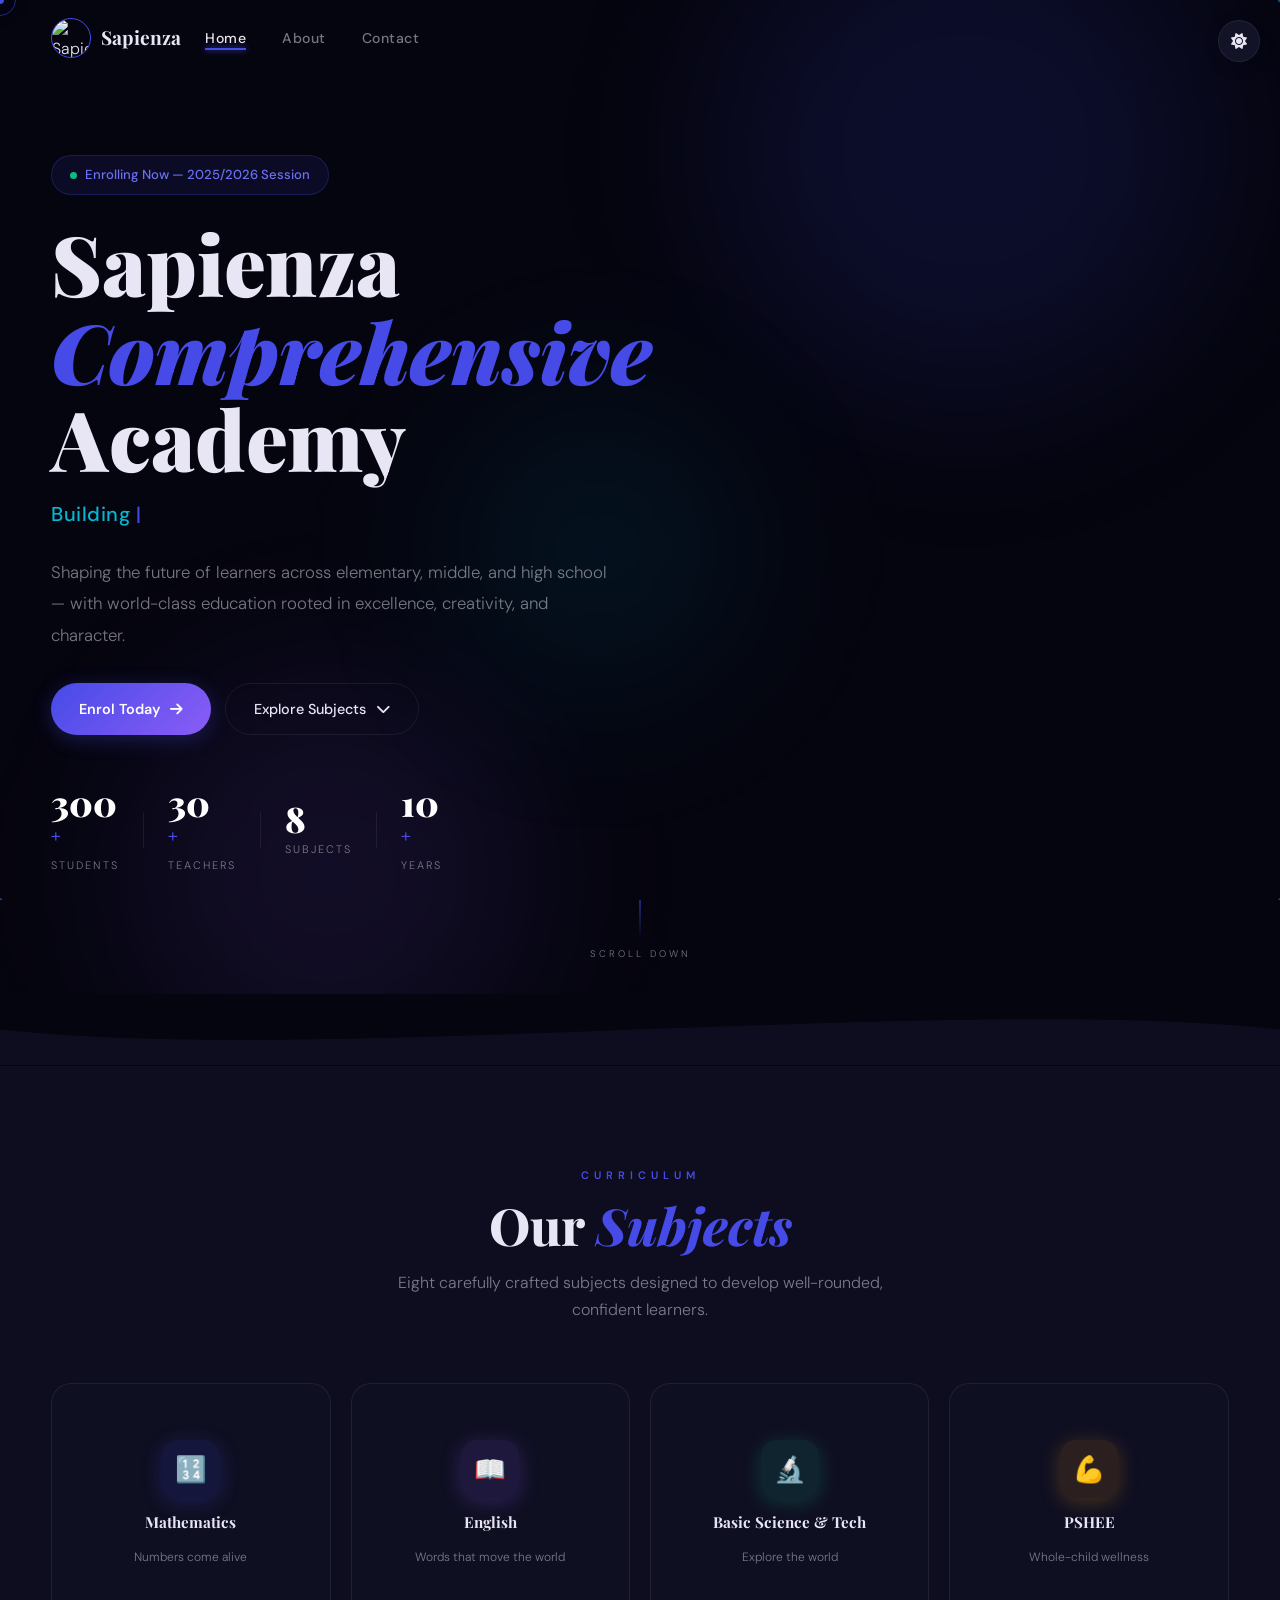
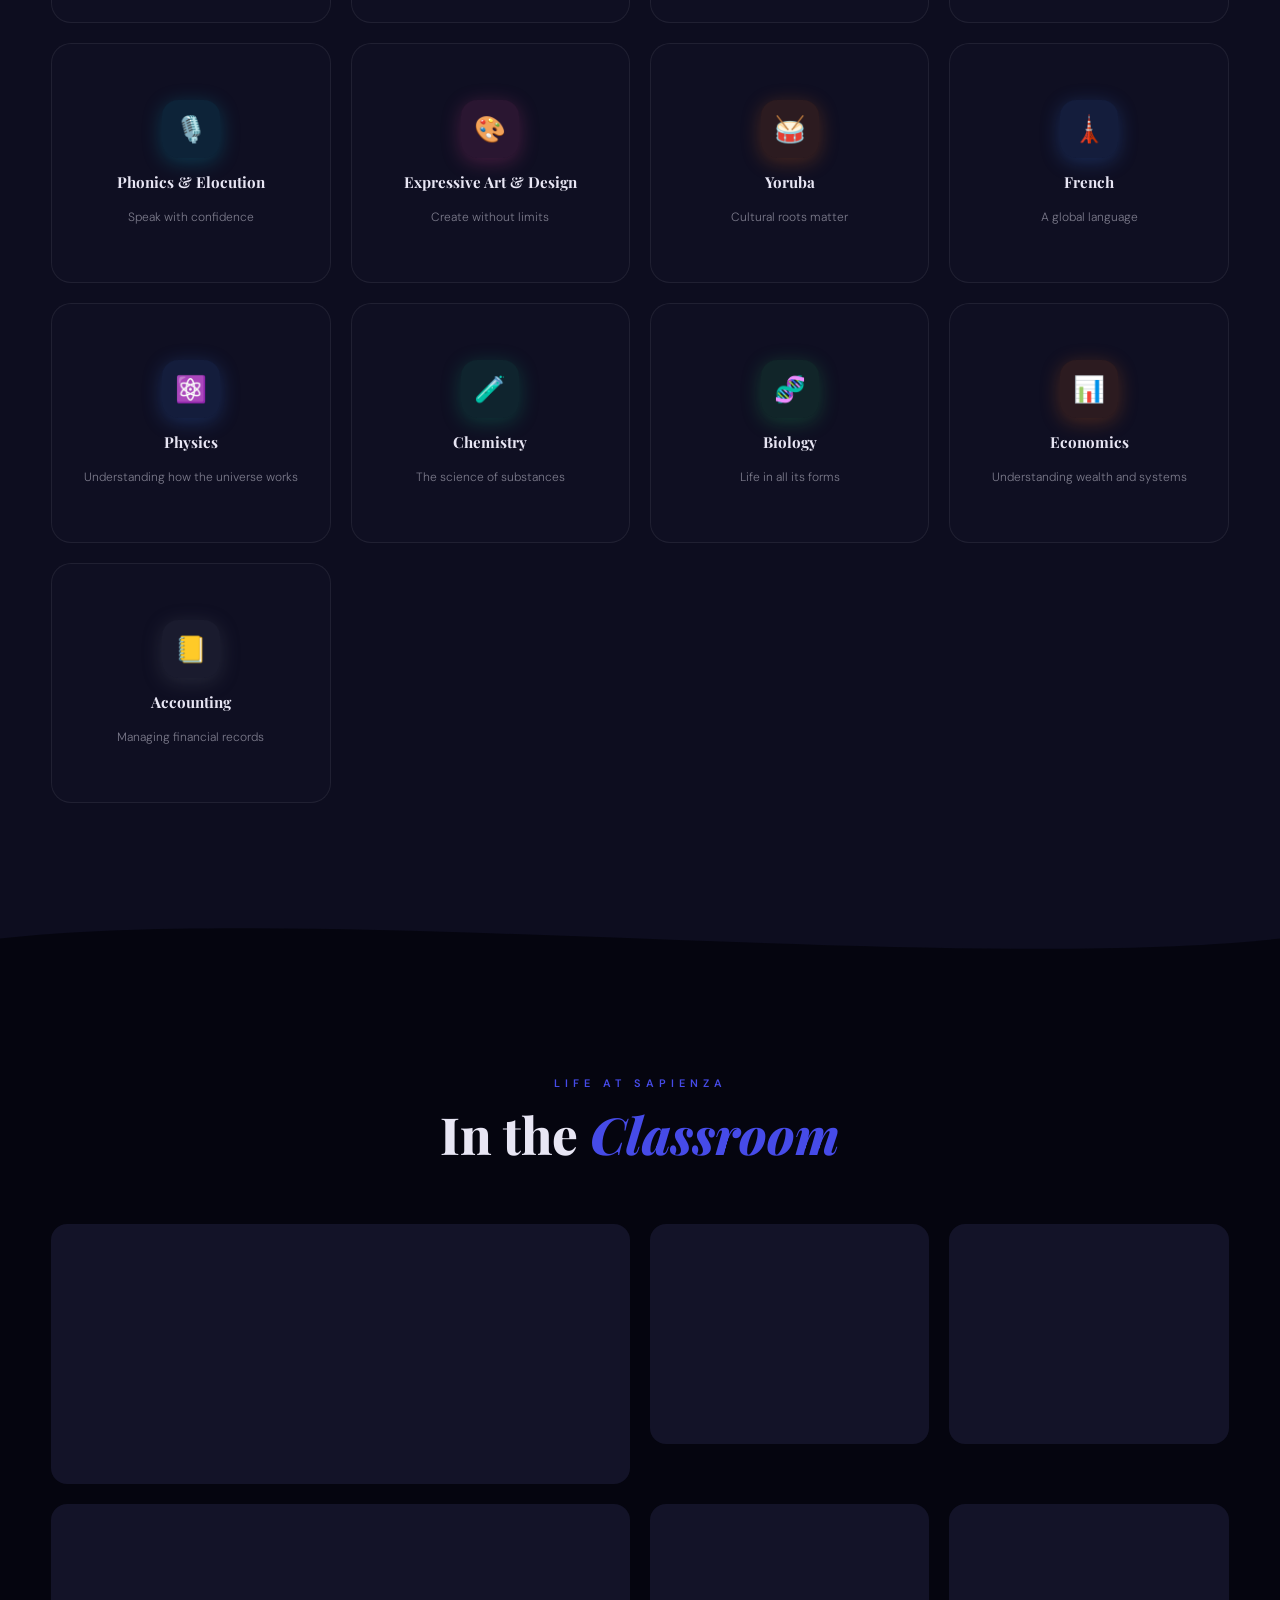
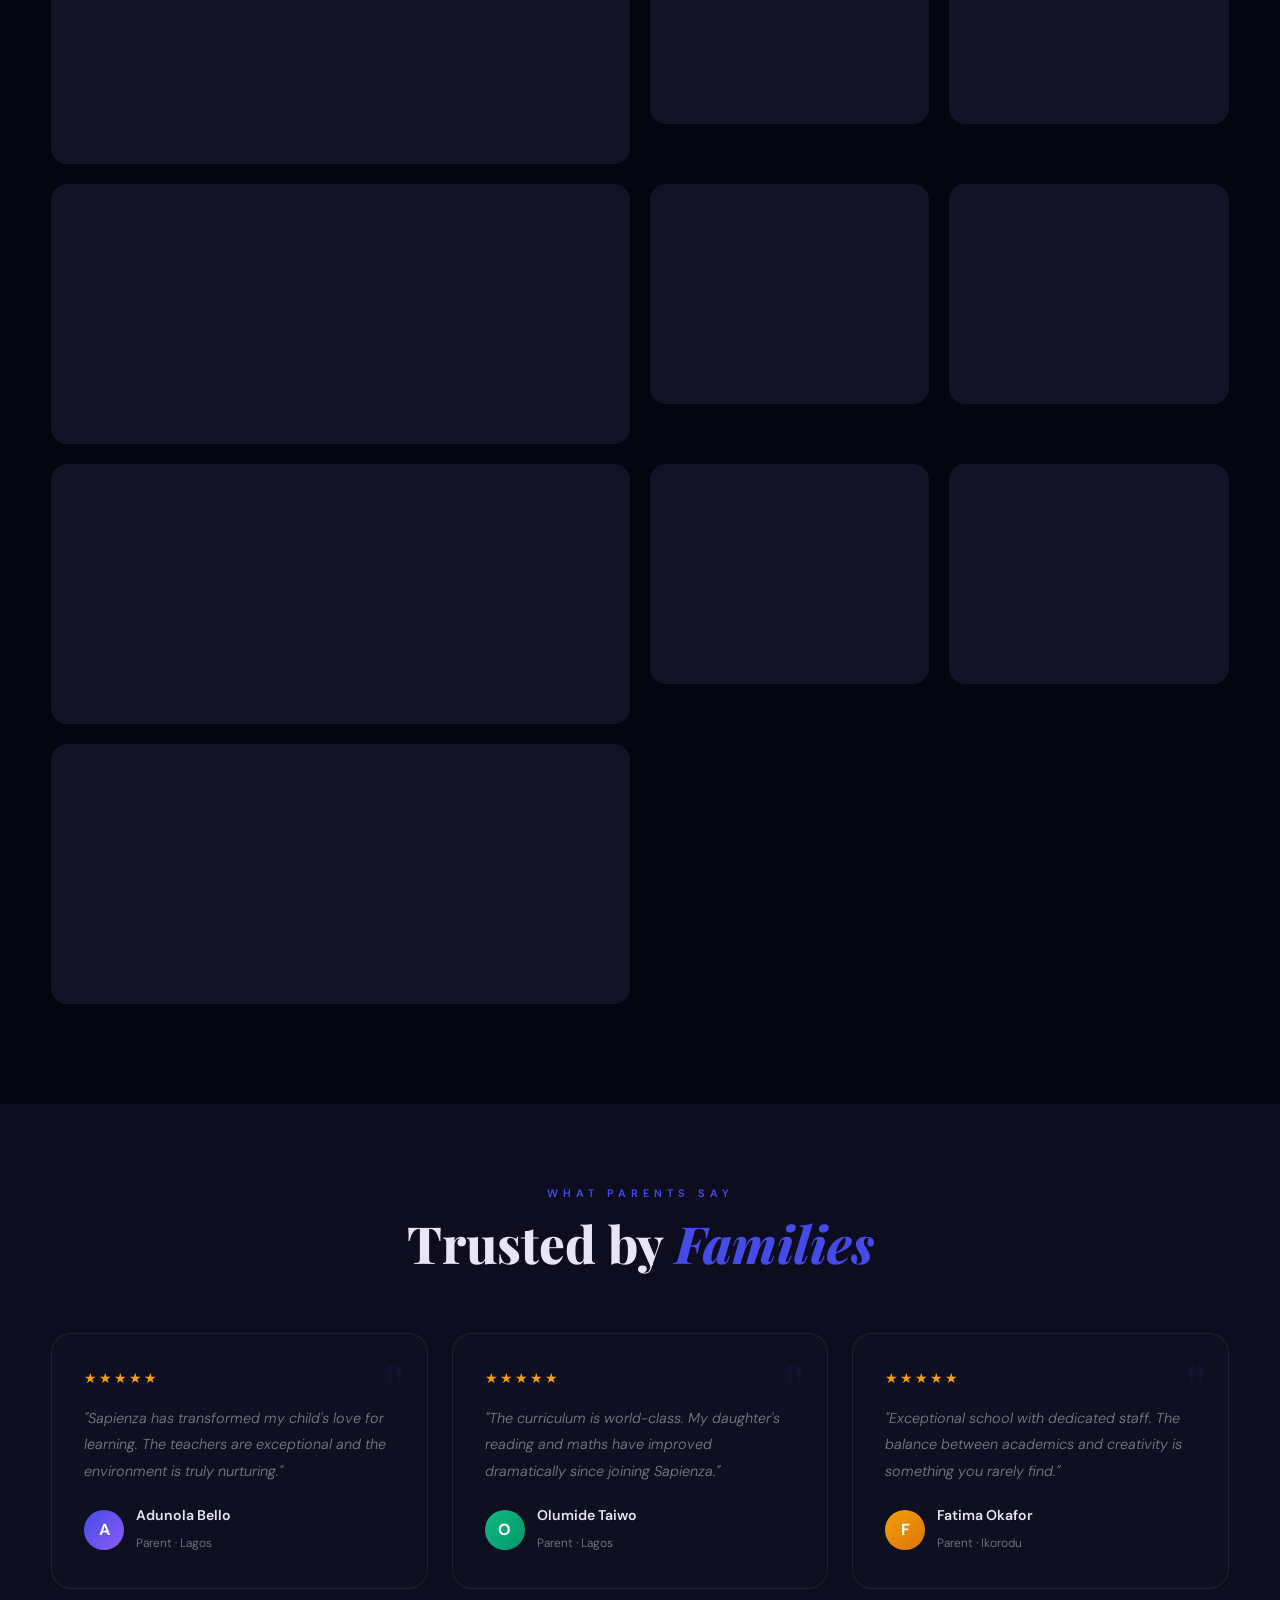
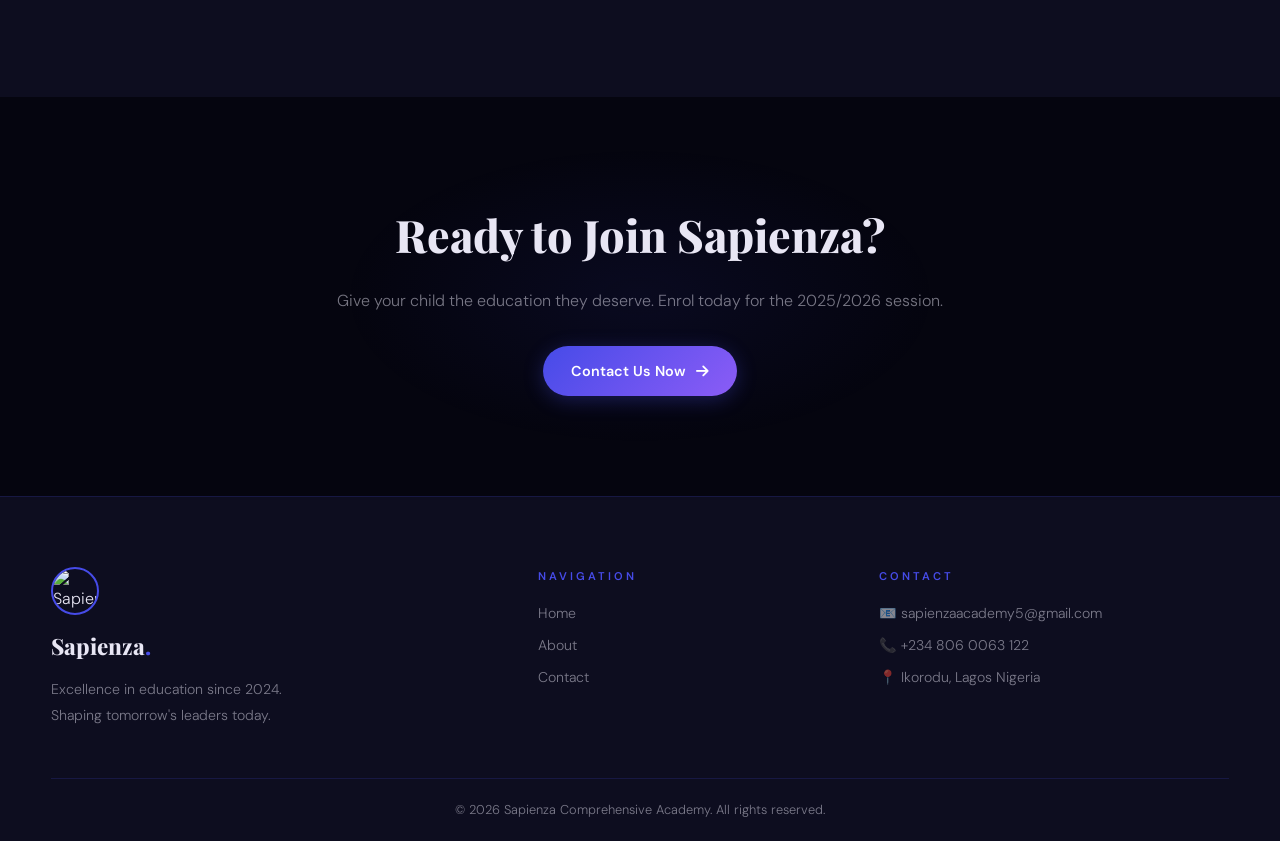
==== commit dd8c4960: "push" ====
--- a/index.html
+++ b/index.html
@@ -87,7 +87,7 @@
       <a href="#subjects" class="btn-ghost">Explore Subjects <i class="fa-solid fa-chevron-down"></i></a>
     </div>
     <div class="hero-counters">
-      <div class="hc-item"><span class="hc-num" data-target="500">0</span><span class="hc-plus">+</span><span class="hc-label">Students</span></div>
+      <div class="hc-item"><span class="hc-num" data-target="300">0</span><span class="hc-plus">+</span><span class="hc-label">Students</span></div>
       <div class="hc-div"></div>
       <div class="hc-item"><span class="hc-num" data-target="30">0</span><span class="hc-plus">+</span><span class="hc-label">Teachers</span></div>
       <div class="hc-div"></div>
@@ -201,7 +201,7 @@
     <div class="fi-brand">
       <img src="images/logo.jpg" alt="Sapienza" class="fi-logo-img"/>
       <div class="fi-logo-text">Sapienza<span>.</span></div>
-      <p>Excellence in education since 2014. Shaping tomorrow's leaders today.</p>
+      <p>Excellence in education since 2024. Shaping tomorrow's leaders today.</p>
     </div>
     <div class="fi-col"><h4>Navigation</h4><a href="index.html">Home</a><a href="about.html">About</a><a href="contact.html">Contact</a></div>
     <div class="fi-col"><h4>Contact</h4><p>📧 sapienzaacademy5@gmail.com</p><p>📞 +234 806 0063 122</p><p>📍 Ikorodu, Lagos Nigeria</p></div>
--- a/style.css
+++ b/style.css
@@ -2,7 +2,11 @@
    SAPIENZA ACADEMY — shared.css
 ============================================================ */
 @import url('https://fonts.googleapis.com/css2?family=Playfair+Display:wght@700;800;900&family=DM+Sans:wght@300;400;500;600&display=swap');
-
+  @media (max-width: 768px) {
+  .nav-links {
+    display: none;
+  }
+}
 :root {
   --primary:    #464be8;
   --primary-dk: #3238c8;
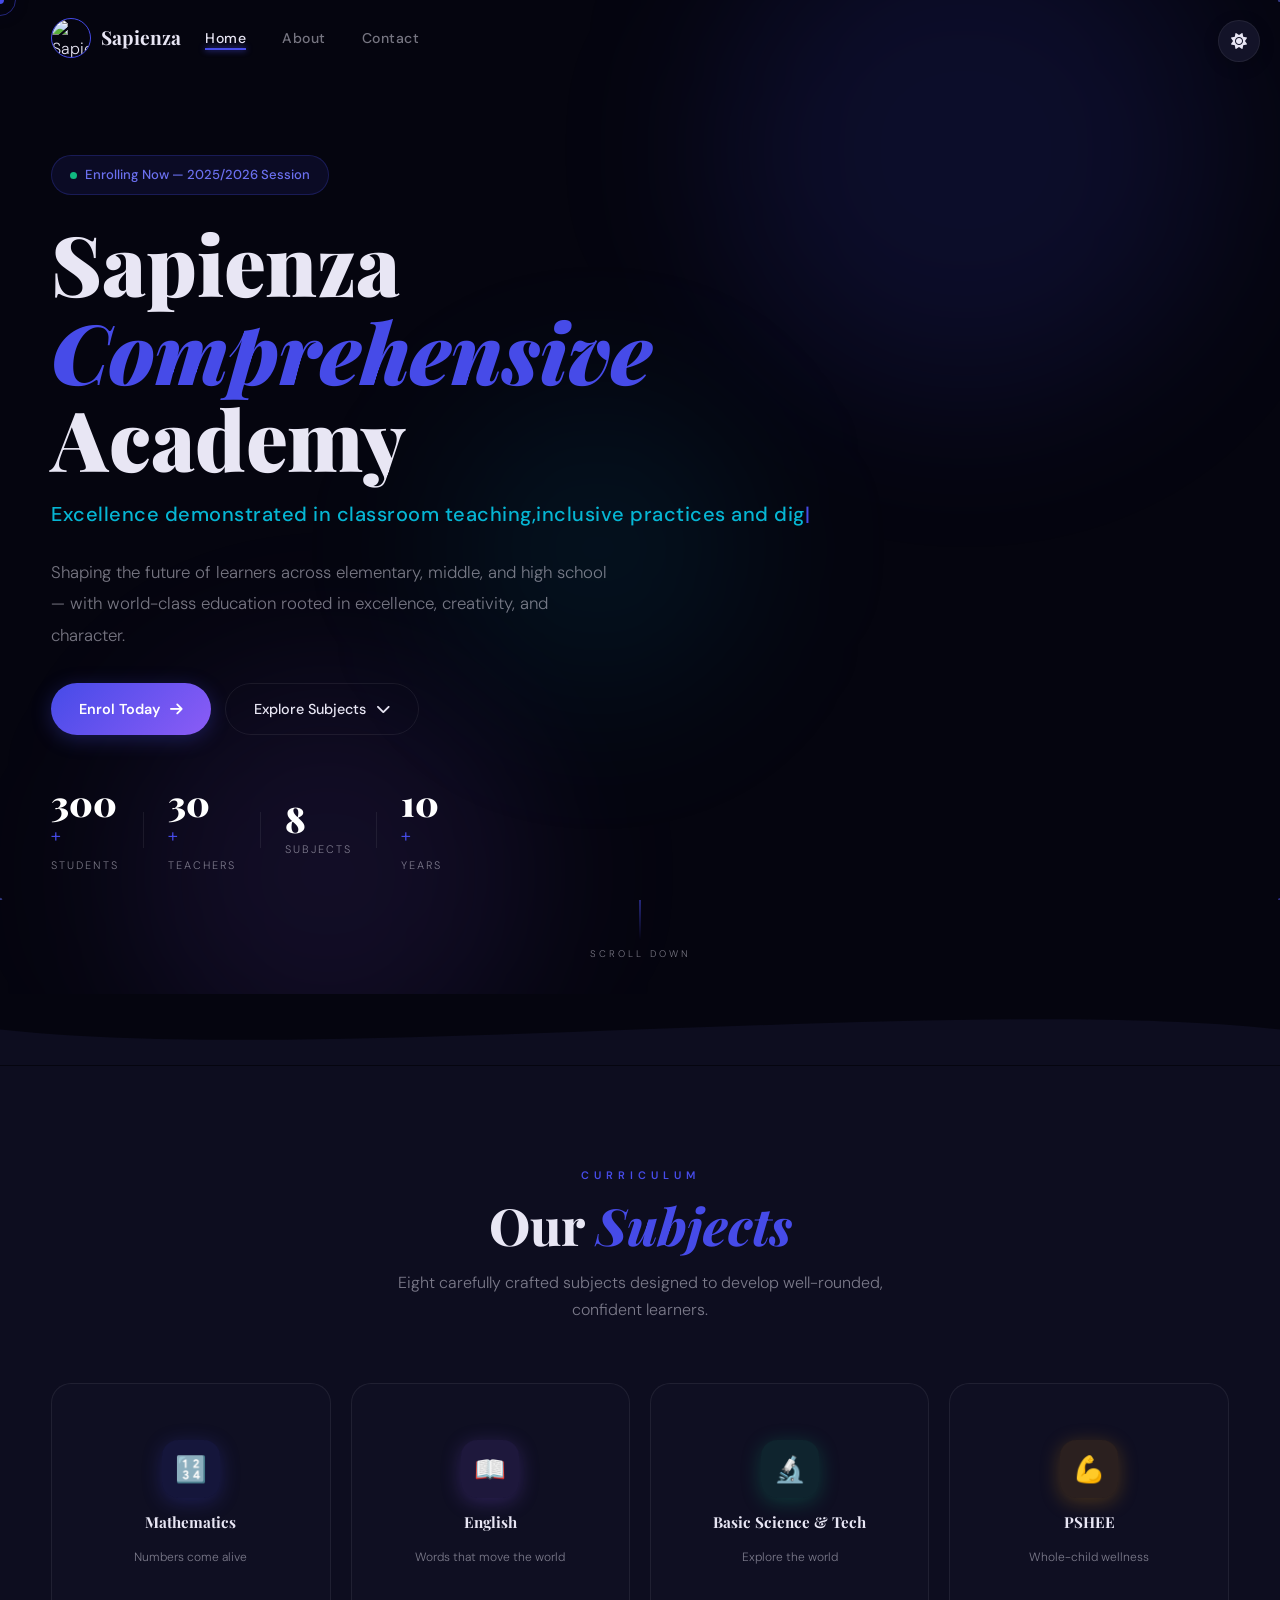
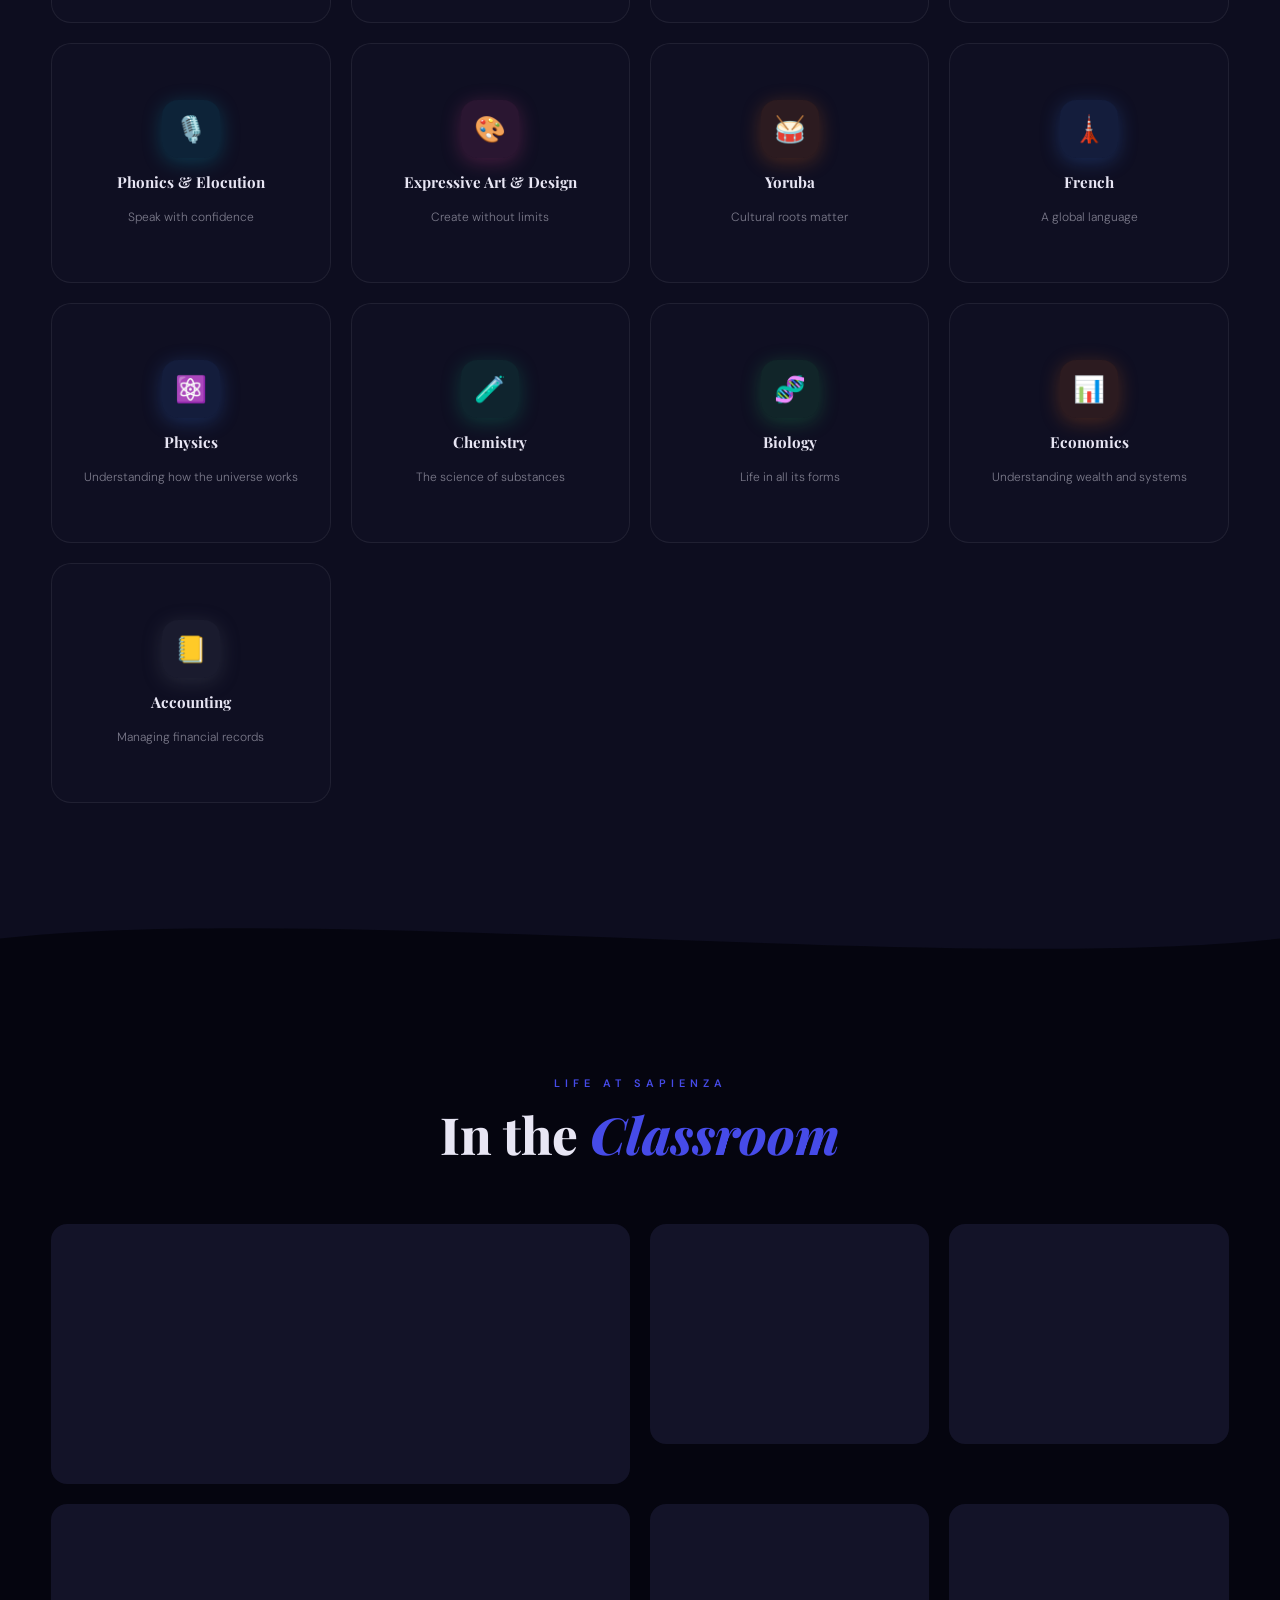
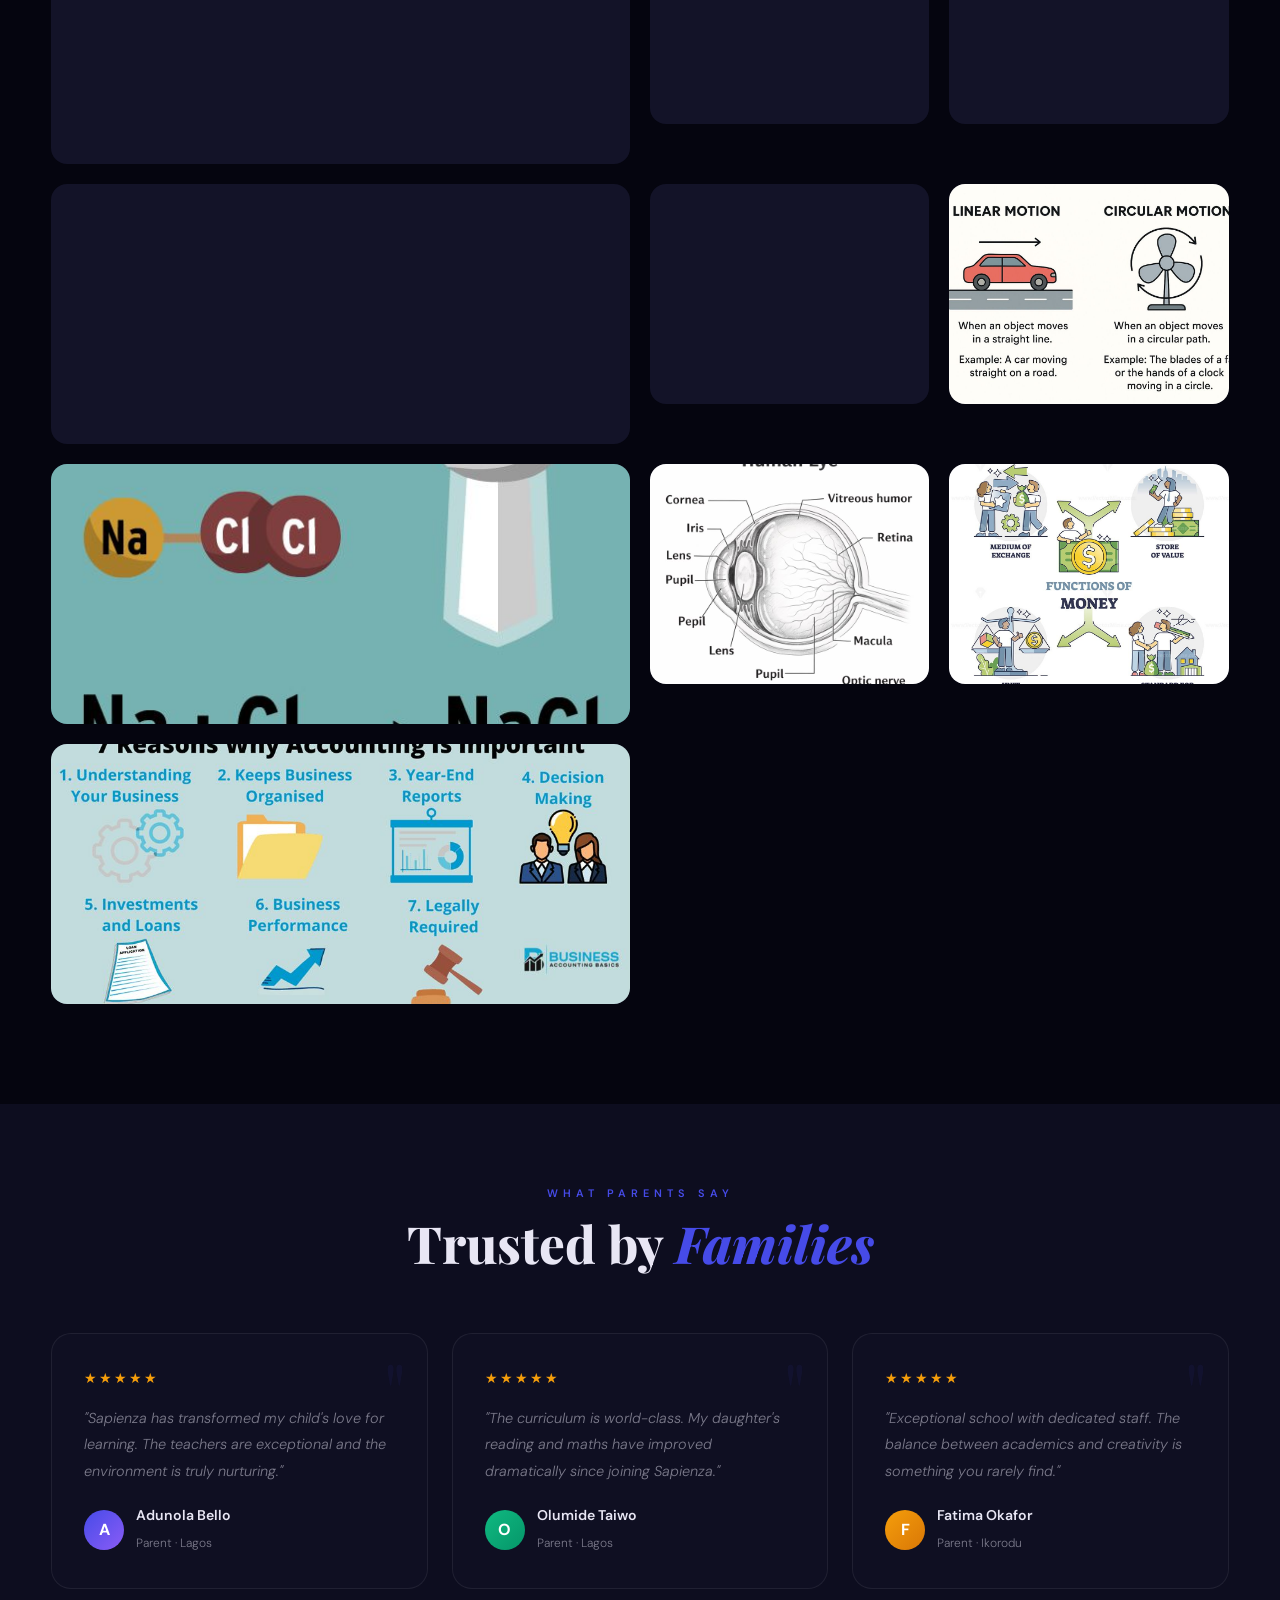
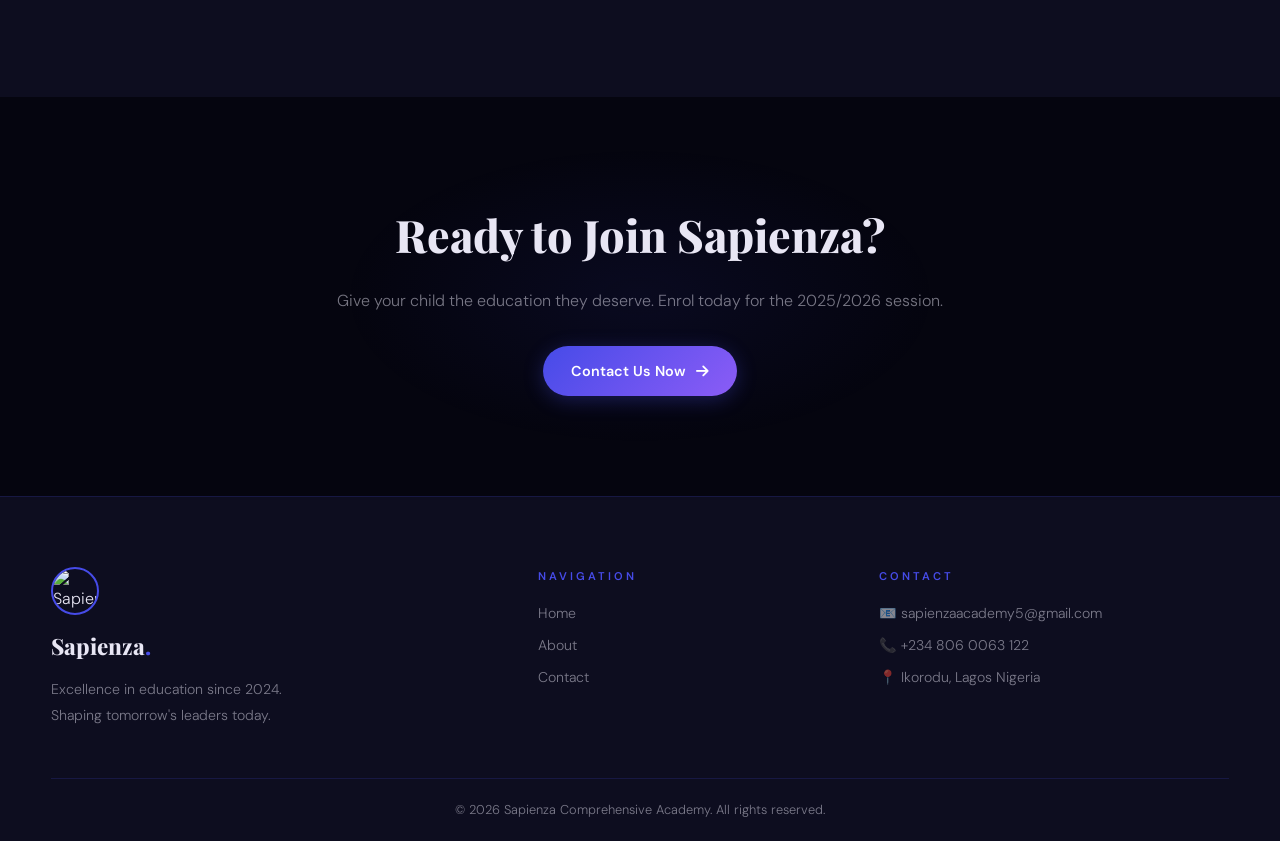
==== commit b798bc24: "push" ====
--- a/index.html
+++ b/index.html
@@ -591,7 +591,7 @@
 document.addEventListener('keydown', e => { if (e.key === 'Escape') closeModal(); });
 
 // ── TYPEWRITER ────────────────────────────────────────────────
-const phrases = ['Excellence in Education.', 'Building Future Leaders.', 'Where Curiosity Meets Knowledge.', 'Your Child\'s Best Chapter Starts Here.'];
+const phrases = ['Excellence demonstrated in classroom teaching,inclusive practices and digital learning environments.', 'Building Future Leaders.', 'Where Curiosity Meets Knowledge.', 'Your Child\'s Best Chapter Starts Here.'];
 let pIdx = 0, cIdx = 0, deleting = false;
 const twEl = document.getElementById('typewriterText');
 
--- a/style.css
+++ b/style.css
@@ -2,11 +2,7 @@
    SAPIENZA ACADEMY — shared.css
 ============================================================ */
 @import url('https://fonts.googleapis.com/css2?family=Playfair+Display:wght@700;800;900&family=DM+Sans:wght@300;400;500;600&display=swap');
-  @media (max-width: 768px) {
-  .nav-links {
-    display: none;
-  }
-}
+  
 :root {
   --primary:    #464be8;
   --primary-dk: #3238c8;
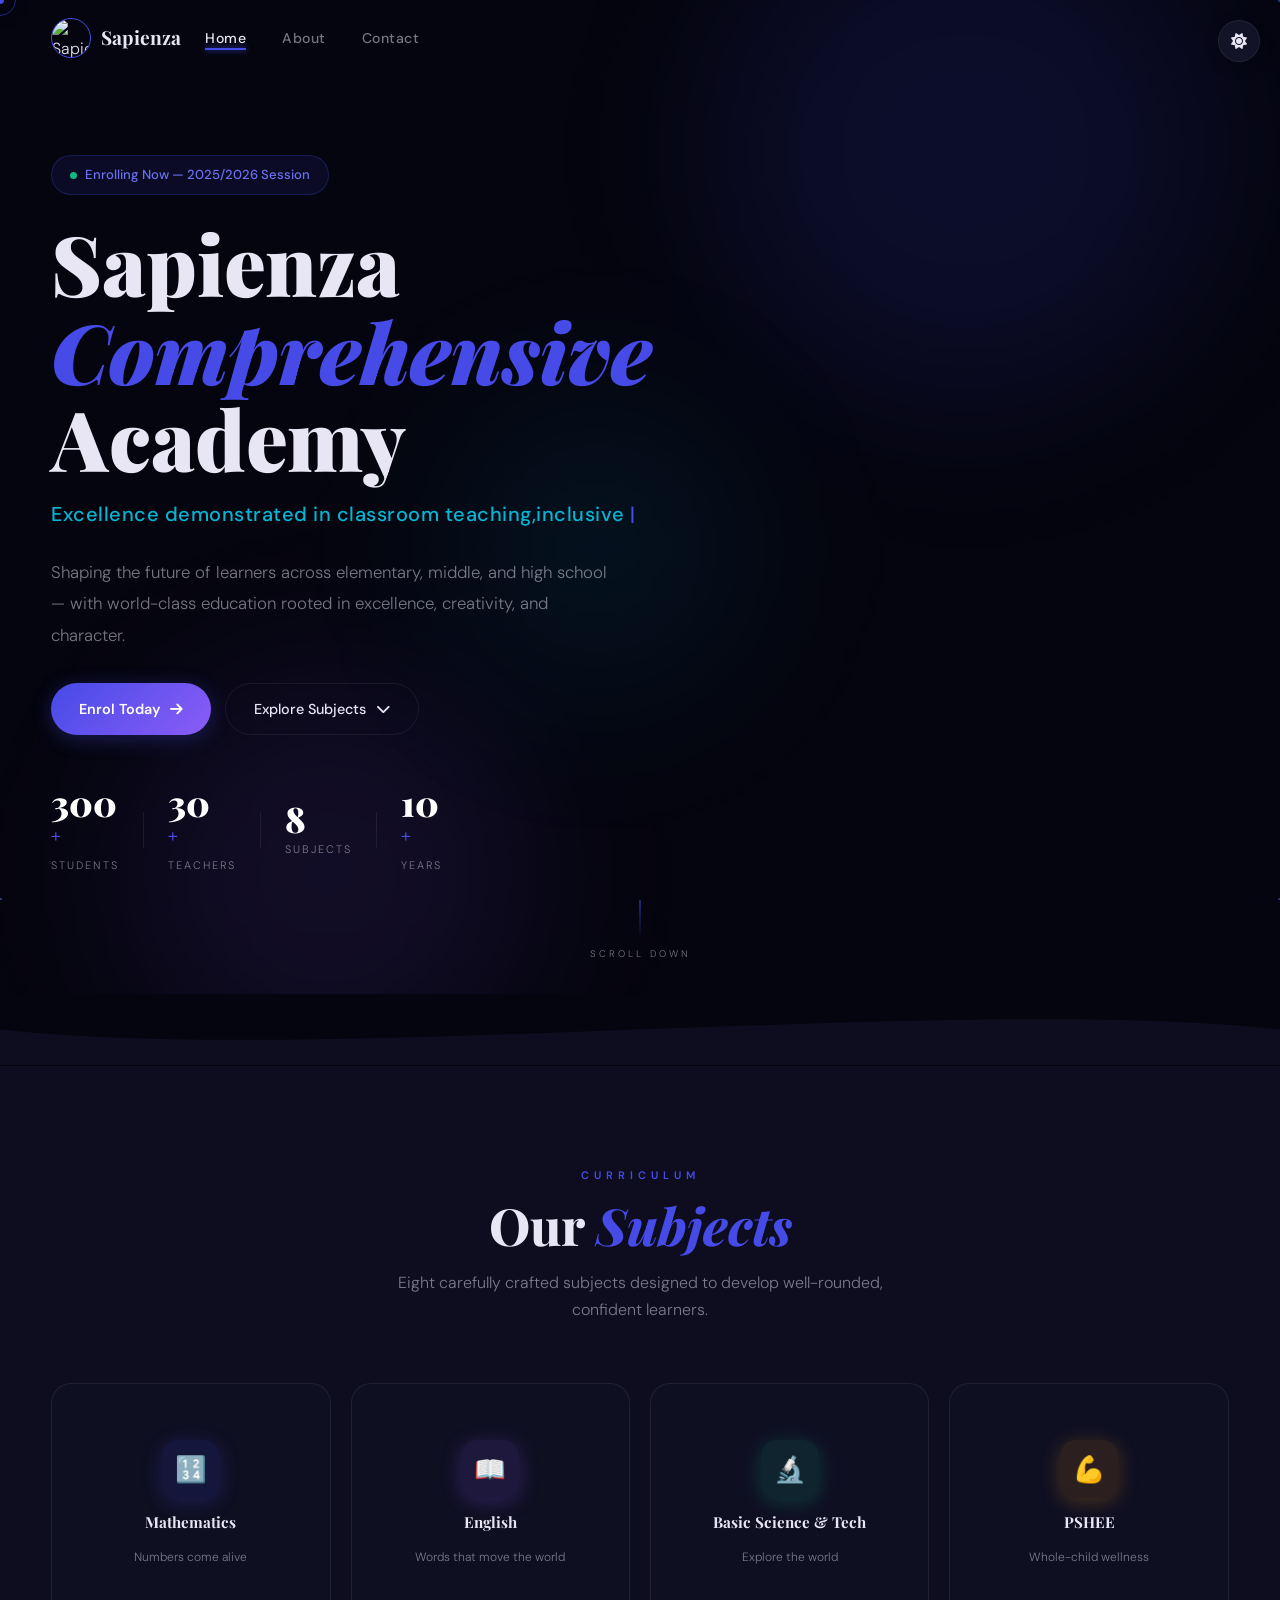
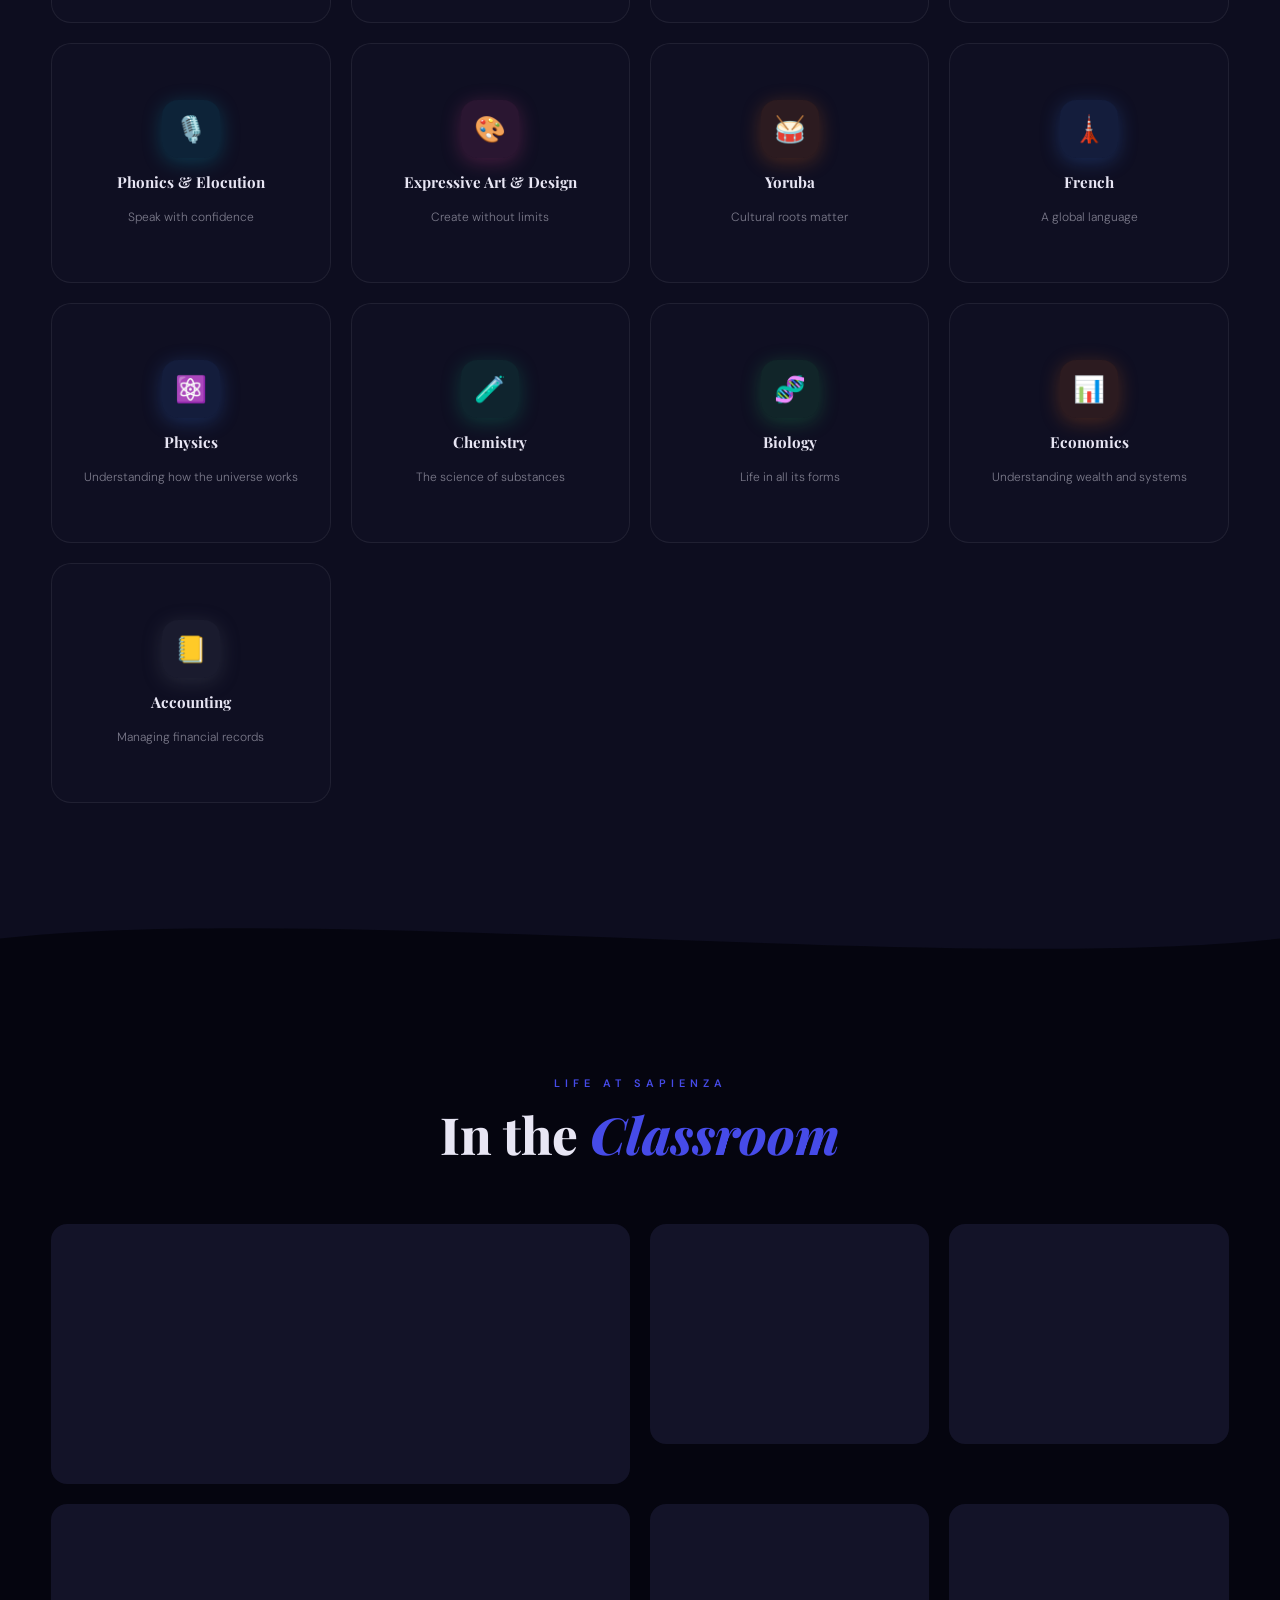
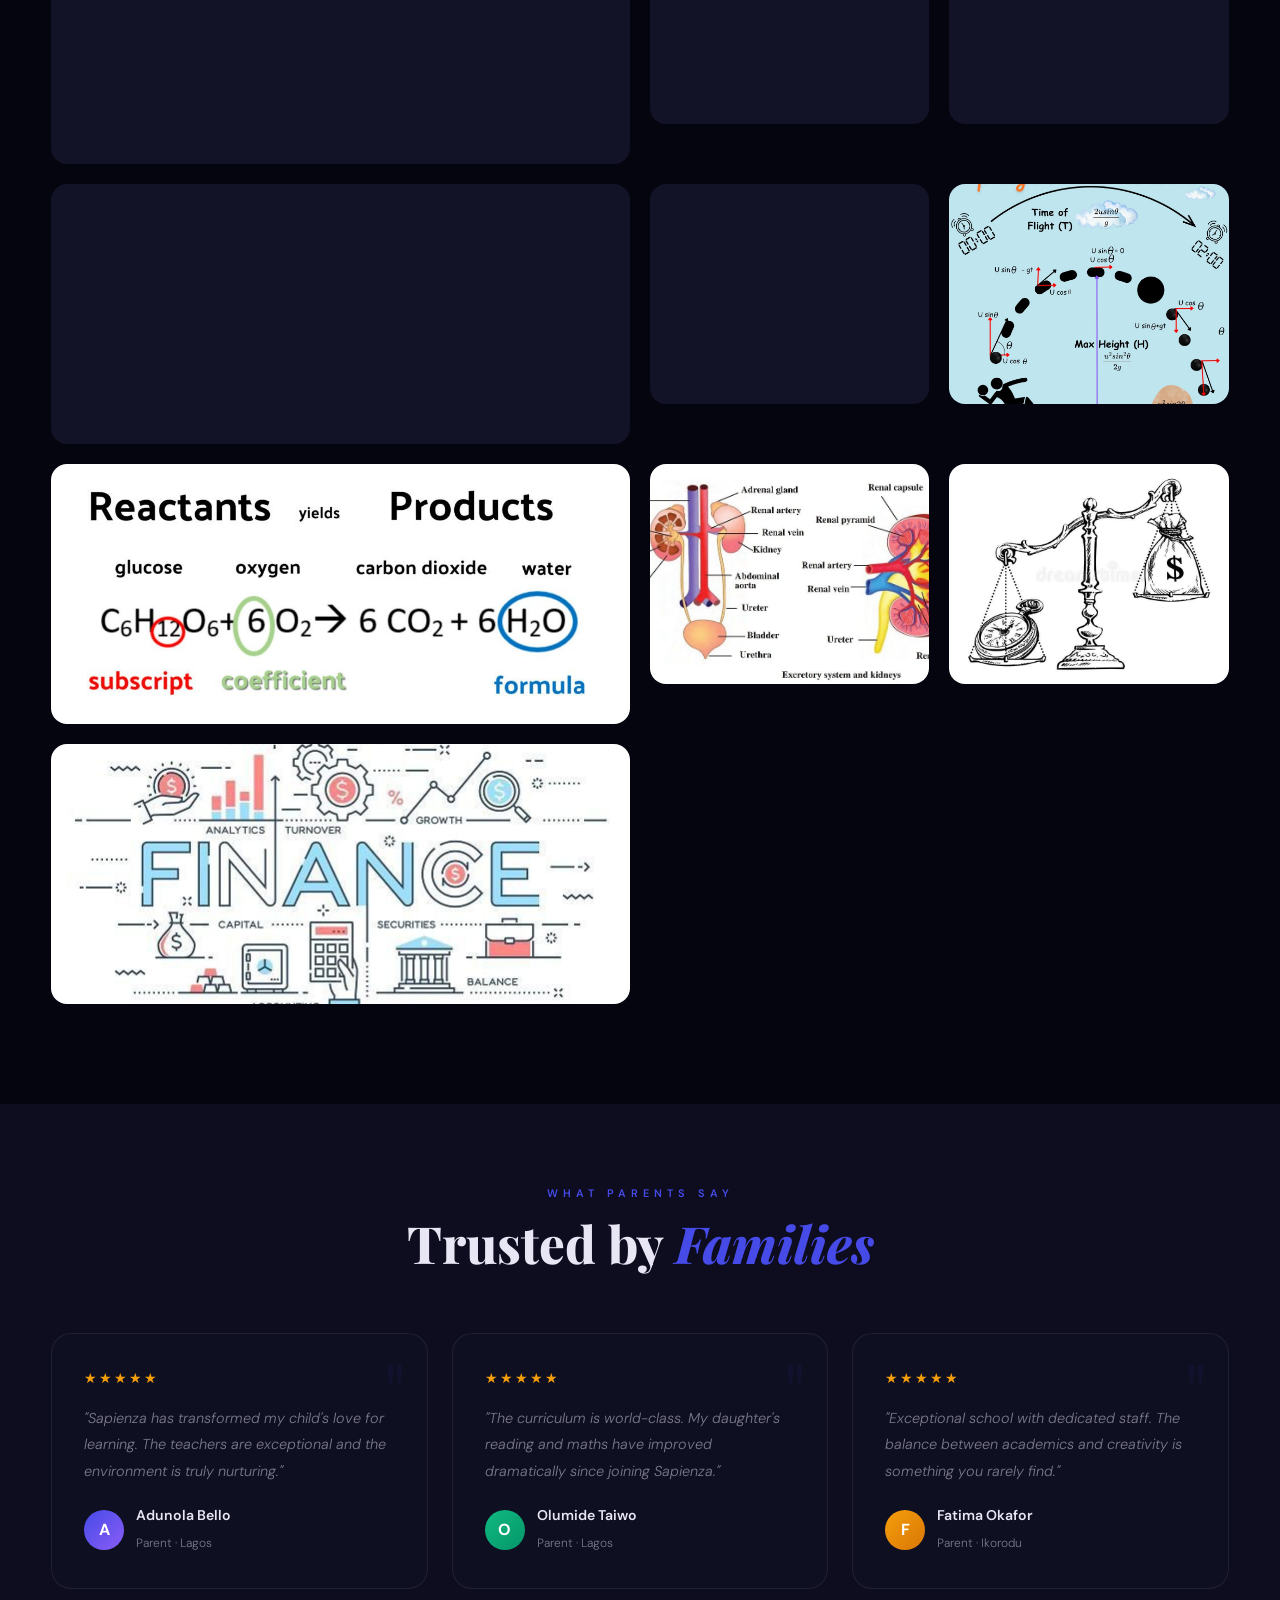
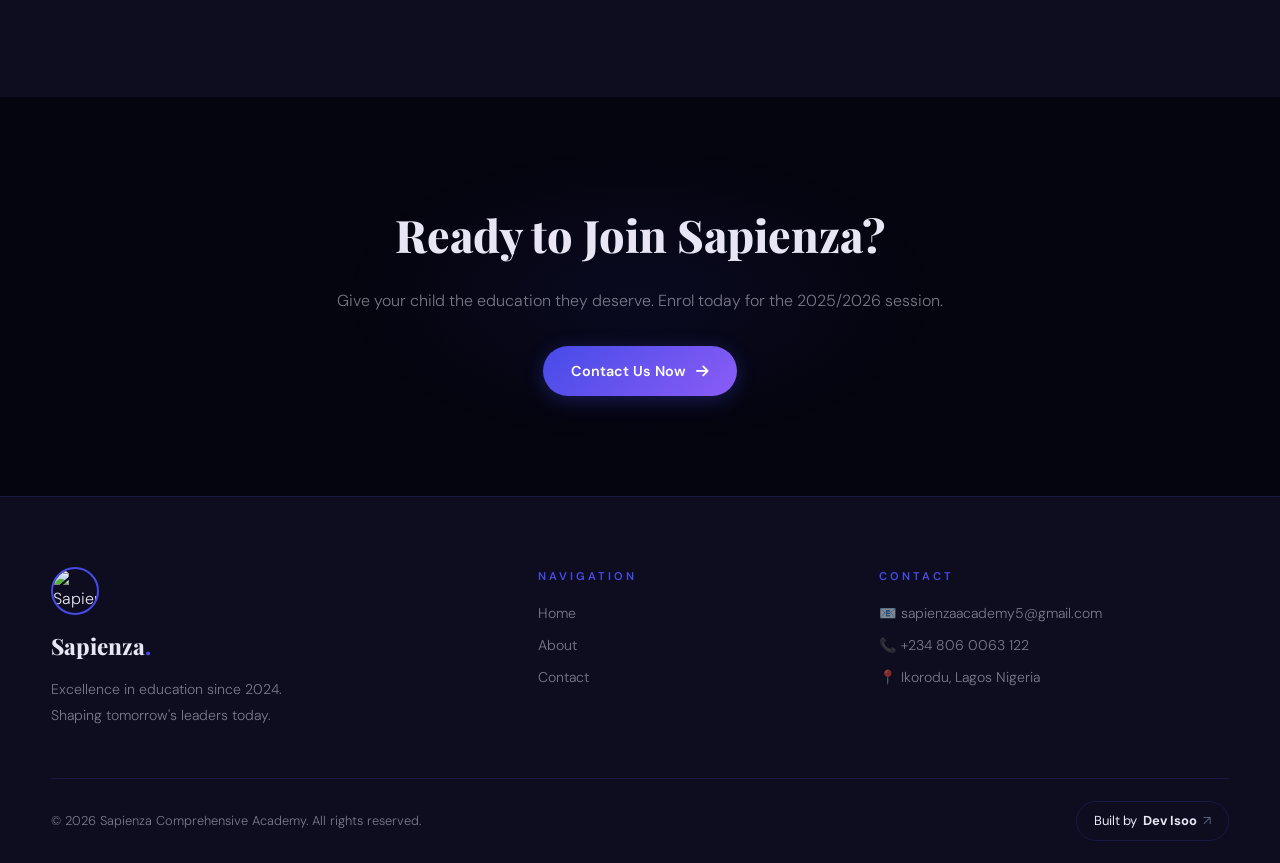
==== commit 234c5a94: "push" ====
--- a/index.html
+++ b/index.html
@@ -206,7 +206,14 @@
     <div class="fi-col"><h4>Navigation</h4><a href="index.html">Home</a><a href="about.html">About</a><a href="contact.html">Contact</a></div>
     <div class="fi-col"><h4>Contact</h4><p>📧 sapienzaacademy5@gmail.com</p><p>📞 +234 806 0063 122</p><p>📍 Ikorodu, Lagos Nigeria</p></div>
   </div>
-  <div class="footer-bottom"><p>© 2026 Sapienza Comprehensive Academy. All rights reserved.</p></div>
+  
+  <div class="footer-bottom">
+  <p>
+    © 2026 Sapienza Comprehensive Academy. All rights reserved.
+  </p>
+
+  <developer-credit variant="footer"></developer-credit>
+</div>
 </footer>
 
 <script>
@@ -678,7 +685,10 @@
 testiCards.forEach(el => testiObs.observe(el));
 </script>
 
-<!-- shared.js MUST be last — it owns the theme toggle -->
+
+<script src="shared.js"></script>
+
+<!-- shared.js owns the theme toggle -->
 <script src="shared.js"></script>
 
 </body>
--- a/style.css
+++ b/style.css
@@ -449,3 +449,56 @@
   .gallery-grid { grid-template-columns:1fr; }
   .gallery-item:nth-child(3n+1) { height:220px; }
 }
+
+/* =========================================
+   DEV ISOO CREDIT — SAPIENZA FOOTER
+   ========================================= */
+
+.footer-bottom {
+  display: flex;
+  align-items: center;
+  justify-content: space-between;
+  flex-wrap: wrap;
+  gap: 16px;
+  padding: 22px 0;
+}
+
+.footer-bottom > p {
+  margin: 0;
+  line-height: 1.7;
+}
+
+.footer-bottom developer-credit {
+  display: inline-flex;
+  flex-shrink: 0;
+}
+
+.footer-bottom .dev-isoo-credit {
+  font-family: "DM Sans", sans-serif;
+  font-size: 13px;
+  padding: 11px 17px;
+  border: 1px solid var(--border, rgba(255, 255, 255, 0.18));
+  border-radius: 999px;
+  color: var(--text, inherit);
+  background: transparent;
+  text-decoration: none;
+  transition: all 0.25s ease;
+}
+
+.footer-bottom .dev-isoo-credit strong {
+  color: inherit;
+}
+
+.footer-bottom .dev-isoo-credit:hover {
+  border-color: #8b5cf6;
+  background: rgba(139, 92, 246, 0.1);
+  transform: translateY(-2px);
+}
+
+@media (max-width: 600px) {
+  .footer-bottom {
+    flex-direction: column;
+    align-items: flex-start;
+    gap: 14px;
+  }
+}
